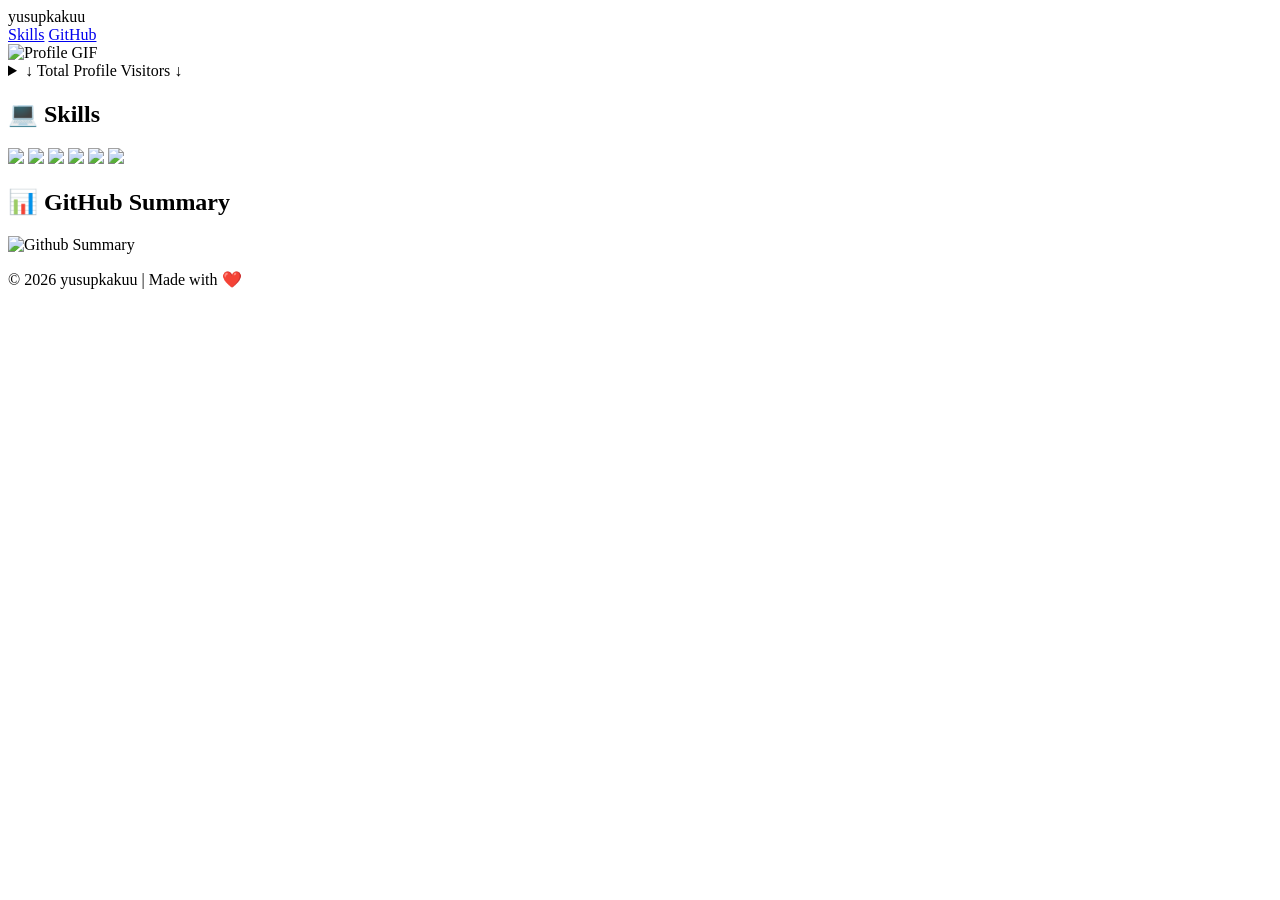
==== index.html @ 4d0437cc "Update index.html" ====
<!DOCTYPE html>
<html lang="en" data-theme="dark">
<head>
  <meta charset="UTF-8" />
  <meta name="viewport" content="width=device-width, initial-scale=1.0"/>
  <title>yusupkakuu - Profile</title>

  <!-- Tailwind + DaisyUI CDN -->
  <link href="https://cdn.jsdelivr.net/npm/daisyui@4.12.14/dist/full.min.css" rel="stylesheet" />
  <script src="https://cdn.tailwindcss.com"></script>
</head>

<body class="bg-base-200 text-base-content min-h-screen flex flex-col">

  <!-- Navbar -->
  <div class="navbar bg-base-300 shadow-md sticky top-0 z-50">
    <div class="flex-1">
      <a class="btn btn-ghost normal-case text-xl">yusupkakuu</a>
    </div>
    <div class="flex-none">
      <a href="#skills" class="btn btn-sm btn-primary mx-1">Skills</a>
      <a href="#github" class="btn btn-sm btn-secondary mx-1">GitHub</a>
    </div>
  </div>

  <!-- Main Content -->
  <main class="container mx-auto px-4 flex-grow">

    <!-- Header GIF -->
    <section class="flex justify-center py-8">
      <img 
        src="https://i.pinimg.com/originals/97/41/f0/9741f0c6151635b29300e6f7656e1644.gif"
        alt="Profile GIF" 
        class="rounded-2xl shadow-xl max-w-full"
      />
    </section>

    <!-- Visitor Counter -->
    <section class="my-8 flex justify-center">
      <div class="card bg-base-300 shadow-xl p-6">
        <details class="collapse collapse-arrow">
          <summary class="collapse-title font-bold text-primary text-lg">
            ↓ Total Profile Visitors ↓
          </summary>
          <div class="collapse-content flex justify-center py-4">
            <a href="https://www.instagram.com/yusupk._">
              <img 
                alt="Cute Count"
                src="https://count.getloli.com/get/@itsukashidouu?theme=rule34"
              />
            </a>
          </div>
        </details>
      </div>
    </section>

    <!-- Skills -->
    <section id="skills" class="my-8">
      <h2 class="text-2xl font-bold mb-4 text-center text-primary">💻 Skills</h2>
      <div class="flex flex-wrap justify-center gap-4">
        <img src="https://img.shields.io/badge/html-%23E34F26.svg?style=for-the-badge&logo=html5&logoColor=white" class="rounded-lg shadow"/>
        <img src="https://img.shields.io/badge/css-%231572B6.svg?style=for-the-badge&logo=css3&logoColor=white" class="rounded-lg shadow"/>
        <img src="https://img.shields.io/badge/TypeScript-%233178C6.svg?style=for-the-badge&logo=typescript&logoColor=white" class="rounded-lg shadow"/>
        <img src="https://img.shields.io/badge/node.js-%2343853D.svg?style=for-the-badge&logo=node.js&logoColor=white" class="rounded-lg shadow"/>
        <img src="https://img.shields.io/badge/javascript-%23323330.svg?style=for-the-badge&logo=javascript&logoColor=%23F7DF1E" class="rounded-lg shadow"/>
        <img src="https://img.shields.io/badge/git-%23F05033.svg?style=for-the-badge&logo=git&logoColor=white" class="rounded-lg shadow"/>
      </div>
    </section>

    <!-- GitHub Summary -->
    <section id="github" class="my-8">
      <h2 class="text-2xl font-bold mb-4 text-center text-secondary">📊 GitHub Summary</h2>
      <div class="flex justify-center">
        <img
          src="http://github-profile-summary-cards.vercel.app/api/cards/profile-details?username=itsukashidouu&theme=nightowl"
          alt="Github Summary"
          class="rounded-lg shadow-lg w-full max-w-4xl"
        />
      </div>
    </section>

  </main>

  <!-- Footer -->
  <footer class="footer footer-center p-6 bg-base-300 text-base-content mt-10">
    <aside>
      <p>© 2026 yusupkakuu | Made with ❤️</p>
    </aside>
  </footer>

</body>
</html>
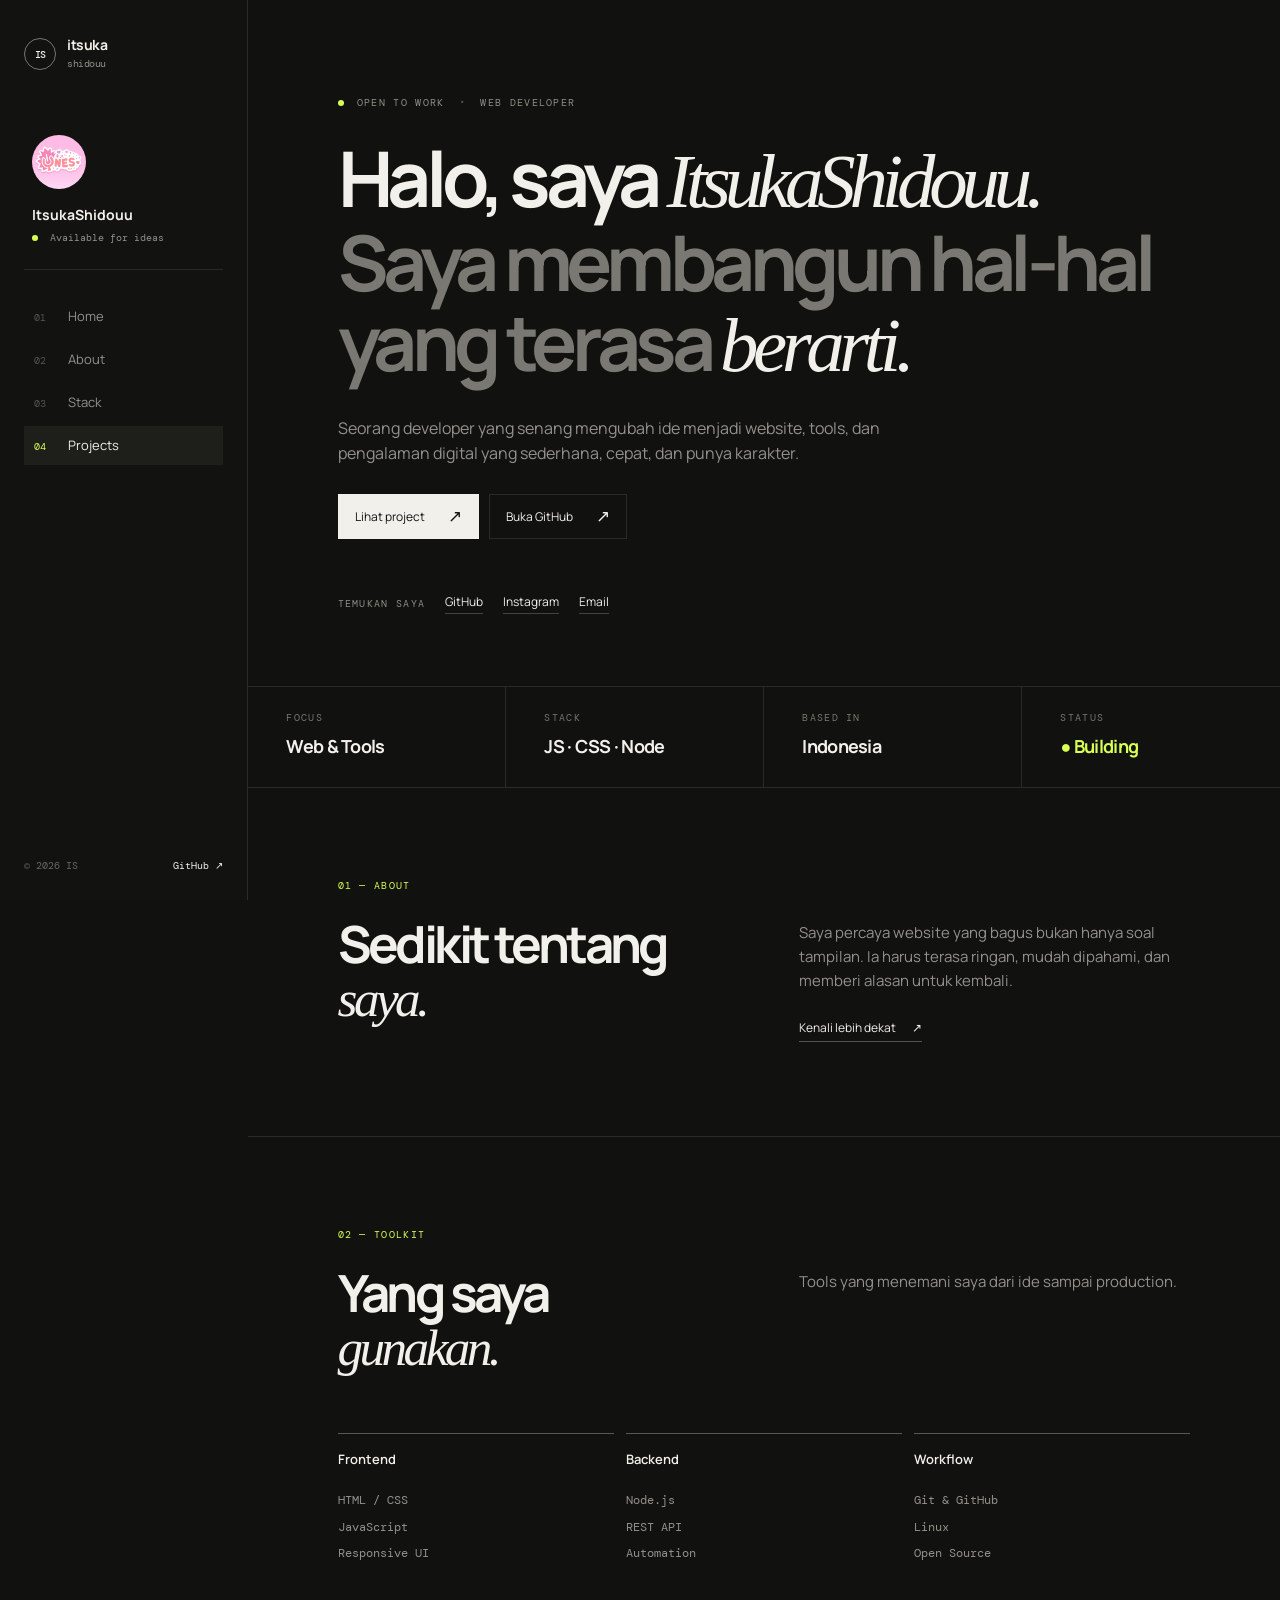
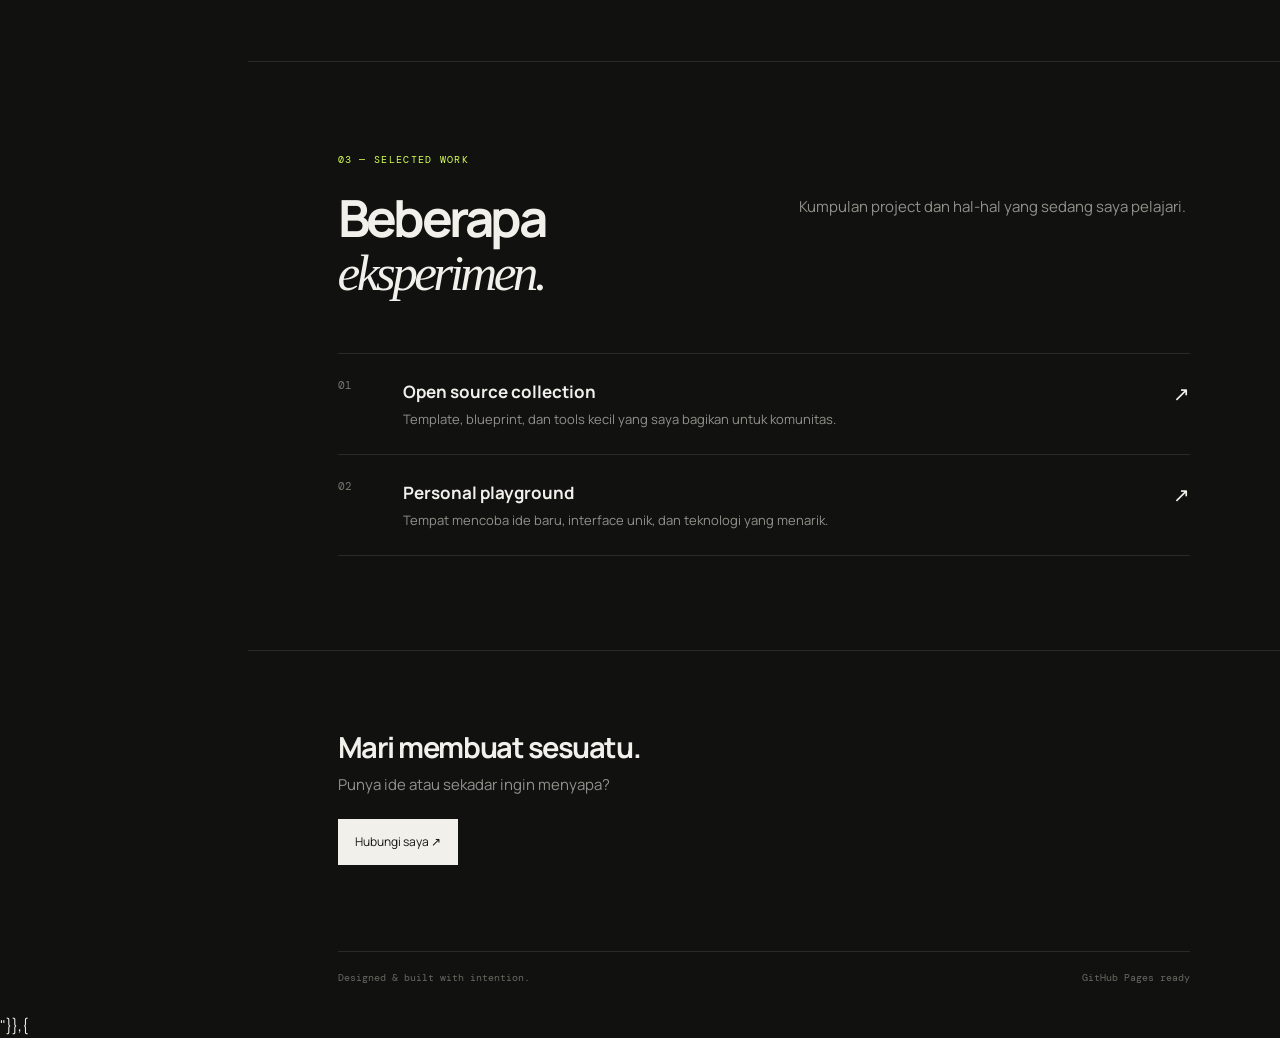
==== commit 58f994f8: "Redesign static portfolio for GitHub Pages" ====
--- a/index.html
+++ b/index.html
@@ -1,92 +1,63 @@
-<!DOCTYPE html>
-<html lang="en" data-theme="dark">
+<!doctype html>
+<html lang="id" data-theme="dark">
 <head>
-  <meta charset="UTF-8" />
-  <meta name="viewport" content="width=device-width, initial-scale=1.0"/>
-  <title>yusupkakuu - Profile</title>
+  <meta charset="UTF-8">
+  <meta name="viewport" content="width=device-width, initial-scale=1.0">
+  <meta name="description" content="Portfolio pribadi ItsukaShidouu — web developer, builder, dan open-source enthusiast.">
+  <meta name="theme-color" content="#11110f">
+  <title>ItsukaShidouu — Personal Portfolio</title>
+  <link rel="preconnect" href="https://fonts.googleapis.com">
+  <link rel="preconnect" href="https://fonts.gstatic.com" crossorigin>
+  <link href="https://fonts.googleapis.com/css2?family=DM+Mono:wght@400;500&family=Manrope:wght@400;500;600;700;800&display=swap" rel="stylesheet">
+  <link rel="stylesheet" href="global.css">
+</head>
+<body>
+  <div class="site-shell">
+    <aside class="sidebar" aria-label="Navigasi utama">
+      <a class="brand" href="#home" aria-label="Kembali ke beranda">
+        <span class="brand-mark">IS</span>
+        <span><strong>itsuka</strong><small>shidouu</small></span>
+      </a>
+      <div class="profile-card">
+        <div class="avatar-wrap"><img src="logo.png" alt="Foto profil ItsukaShidouu"></div>
+        <strong>ItsukaShidouu</strong>
+        <span class="status"><i></i> Available for ideas</span>
+      </div>
+      <nav class="nav-links">
+        <a class="active" href="#home"><span>01</span> Home</a>
+        <a href="#about"><span>02</span> About</a>
+        <a href="#stack"><span>03</span> Stack</a>
+        <a href="#projects"><span>04</span> Projects</a>
+      </nav>
+      <div class="sidebar-footer"><span>© <span id="year"></span> IS</span><a href="https://github.com/itsukashidouu" target="_blank" rel="noreferrer">GitHub ↗</a></div>
+    </aside>
 
-  <!-- Tailwind + DaisyUI CDN -->
-  <link href="https://cdn.jsdelivr.net/npm/daisyui@4.12.14/dist/full.min.css" rel="stylesheet" />
-  <script src="https://cdn.tailwindcss.com"></script>
-</head>
+    <main class="content" id="home">
+      <header class="mobile-header">
+        <a class="brand" href="#home"><span class="brand-mark">IS</span><span><strong>itsuka</strong><small>shidouu</small></span></a>
+        <button class="menu-toggle" type="button" aria-label="Buka navigasi" aria-expanded="false">Menu</button>
+      </header>
+      <div class="mobile-nav" hidden><a href="#home">Home</a><a href="#about">About</a><a href="#stack">Stack</a><a href="#projects">Projects</a></div>
 
-<body class="bg-base-200 text-base-content min-h-screen flex flex-col">
+      <section class="hero section-pad">
+        <div class="eyebrow"><span class="pulse-dot"></span> OPEN TO WORK <b>·</b> WEB DEVELOPER</div>
+        <h1>Halo, saya <em>ItsukaShidouu.</em><br><span>Saya membangun hal-hal<br>yang terasa <i>berarti.</i></span></h1>
+        <p class="hero-copy">Seorang developer yang senang mengubah ide menjadi website, tools, dan pengalaman digital yang sederhana, cepat, dan punya karakter.</p>
+        <div class="hero-actions"><a class="button button-primary" href="#projects">Lihat project <span>↗</span></a><a class="button button-ghost" href="https://github.com/itsukashidouu" target="_blank" rel="noreferrer">Buka GitHub <span>↗</span></a></div>
+        <div class="social-row"><span class="label">TEMUKAN SAYA</span><a href="https://github.com/itsukashidouu" target="_blank" rel="noreferrer">GitHub</a><a href="https://www.instagram.com/yusupk._" target="_blank" rel="noreferrer">Instagram</a><a href="mailto:hello@itsuka.dev">Email</a></div>
+      </section>
 
-  <!-- Navbar -->
-  <div class="navbar bg-base-300 shadow-md sticky top-0 z-50">
-    <div class="flex-1">
-      <a class="btn btn-ghost normal-case text-xl">yusupkakuu</a>
-    </div>
-    <div class="flex-none">
-      <a href="#skills" class="btn btn-sm btn-primary mx-1">Skills</a>
-      <a href="#github" class="btn btn-sm btn-secondary mx-1">GitHub</a>
-    </div>
+      <section class="quick-facts" aria-label="Ringkasan profil"><div><small>FOCUS</small><strong>Web &amp; Tools</strong></div><div><small>STACK</small><strong>JS · CSS · Node</strong></div><div><small>BASED IN</small><strong>Indonesia</strong></div><div><small>STATUS</small><strong class="green-text">● Building</strong></div></section>
+
+      <section class="section-pad content-section" id="about"><div class="section-label">01 — ABOUT</div><div class="section-heading"><h2>Sedikit tentang<br><em>saya.</em></h2><div><p>Saya percaya website yang bagus bukan hanya soal tampilan. Ia harus terasa ringan, mudah dipahami, dan memberi alasan untuk kembali.</p><a class="text-link" href="https://github.com/itsukashidouu" target="_blank" rel="noreferrer">Kenali lebih dekat <span>↗</span></a></div></div></section>
+
+      <section class="section-pad content-section" id="stack"><div class="section-label">02 — TOOLKIT</div><div class="section-heading"><h2>Yang saya<br><em>gunakan.</em></h2><p class="muted">Tools yang menemani saya dari ide sampai production.</p></div><div class="stack-grid"><div><h3>Frontend</h3><ul><li>HTML / CSS</li><li>JavaScript</li><li>Responsive UI</li></ul></div><div><h3>Backend</h3><ul><li>Node.js</li><li>REST API</li><li>Automation</li></ul></div><div><h3>Workflow</h3><ul><li>Git &amp; GitHub</li><li>Linux</li><li>Open Source</li></ul></div></div></section>
+
+      <section class="section-pad content-section projects-section" id="projects"><div class="section-label">03 — SELECTED WORK</div><div class="section-heading"><h2>Beberapa<br><em>eksperimen.</em></h2><p class="muted">Kumpulan project dan hal-hal yang sedang saya pelajari.</p></div><div class="project-list"><a class="project-card" href="https://github.com/itsukashidouu" target="_blank" rel="noreferrer"><span class="project-number">01</span><div><h3>Open source collection</h3><p>Template, blueprint, dan tools kecil yang saya bagikan untuk komunitas.</p></div><span class="project-arrow">↗</span></a><a class="project-card" href="https://github.com/itsukashidouu" target="_blank" rel="noreferrer"><span class="project-number">02</span><div><h3>Personal playground</h3><p>Tempat mencoba ide baru, interface unik, dan teknologi yang menarik.</p></div><span class="project-arrow">↗</span></a></div></section>
+
+      <footer class="footer section-pad"><div><strong>Mari membuat sesuatu.</strong><p>Punya ide atau sekadar ingin menyapa?</p></div><a class="button button-primary" href="mailto:hello@itsuka.dev">Hubungi saya ↗</a><div class="footer-bottom"><span>Designed &amp; built with intention.</span><span>GitHub Pages ready</span></div></footer>
+    </main>
   </div>
-
-  <!-- Main Content -->
-  <main class="container mx-auto px-4 flex-grow">
-
-    <!-- Header GIF -->
-    <section class="flex justify-center py-8">
-      <img 
-        src="https://i.pinimg.com/originals/97/41/f0/9741f0c6151635b29300e6f7656e1644.gif"
-        alt="Profile GIF" 
-        class="rounded-2xl shadow-xl max-w-full"
-      />
-    </section>
-
-    <!-- Visitor Counter -->
-    <section class="my-8 flex justify-center">
-      <div class="card bg-base-300 shadow-xl p-6">
-        <details class="collapse collapse-arrow">
-          <summary class="collapse-title font-bold text-primary text-lg">
-            ↓ Total Profile Visitors ↓
-          </summary>
-          <div class="collapse-content flex justify-center py-4">
-            <a href="https://www.instagram.com/yusupk._">
-              <img 
-                alt="Cute Count"
-                src="https://count.getloli.com/get/@itsukashidouu?theme=rule34"
-              />
-            </a>
-          </div>
-        </details>
-      </div>
-    </section>
-
-    <!-- Skills -->
-    <section id="skills" class="my-8">
-      <h2 class="text-2xl font-bold mb-4 text-center text-primary">💻 Skills</h2>
-      <div class="flex flex-wrap justify-center gap-4">
-        <img src="https://img.shields.io/badge/html-%23E34F26.svg?style=for-the-badge&logo=html5&logoColor=white" class="rounded-lg shadow"/>
-        <img src="https://img.shields.io/badge/css-%231572B6.svg?style=for-the-badge&logo=css3&logoColor=white" class="rounded-lg shadow"/>
-        <img src="https://img.shields.io/badge/TypeScript-%233178C6.svg?style=for-the-badge&logo=typescript&logoColor=white" class="rounded-lg shadow"/>
-        <img src="https://img.shields.io/badge/node.js-%2343853D.svg?style=for-the-badge&logo=node.js&logoColor=white" class="rounded-lg shadow"/>
-        <img src="https://img.shields.io/badge/javascript-%23323330.svg?style=for-the-badge&logo=javascript&logoColor=%23F7DF1E" class="rounded-lg shadow"/>
-        <img src="https://img.shields.io/badge/git-%23F05033.svg?style=for-the-badge&logo=git&logoColor=white" class="rounded-lg shadow"/>
-      </div>
-    </section>
-
-    <!-- GitHub Summary -->
-    <section id="github" class="my-8">
-      <h2 class="text-2xl font-bold mb-4 text-center text-secondary">📊 GitHub Summary</h2>
-      <div class="flex justify-center">
-        <img
-          src="http://github-profile-summary-cards.vercel.app/api/cards/profile-details?username=itsukashidouu&theme=nightowl"
-          alt="Github Summary"
-          class="rounded-lg shadow-lg w-full max-w-4xl"
-        />
-      </div>
-    </section>
-
-  </main>
-
-  <!-- Footer -->
-  <footer class="footer footer-center p-6 bg-base-300 text-base-content mt-10">
-    <aside>
-      <p>© 2026 yusupkakuu | Made with ❤️</p>
-    </aside>
-  </footer>
-
+  <script src="script.js"></script>
 </body>
-</html>
+</html>"}},{
--- a/global.css
+++ b/global.css
@@ -0,0 +1 @@
+:root{--bg:#11110f;--panel:#171714;--line:#2a2a26;--text:#f1f0eb;--muted:#92918b;--accent:#d7ff56;--serif:Georgia,'Times New Roman',serif;--mono:'DM Mono',monospace}*{box-sizing:border-box}html{scroll-behavior:smooth}body{margin:0;background:var(--bg);color:var(--text);font-family:Manrope,Arial,sans-serif;font-size:15px;line-height:1.6}a{color:inherit;text-decoration:none}.site-shell{display:flex;min-height:100vh}.sidebar{width:248px;position:fixed;inset:0 auto 0 0;border-right:1px solid var(--line);padding:38px 24px 28px;display:flex;flex-direction:column;background:#121210;z-index:5}.brand{display:flex;align-items:center;gap:11px;letter-spacing:-.03em}.brand-mark{width:32px;height:32px;border:1px solid #77776f;border-radius:50%;display:grid;place-items:center;font:500 10px var(--mono);letter-spacing:-.1em}.brand strong,.brand small{display:block;line-height:1.05}.brand strong{font-size:14px}.brand small{color:var(--muted);font:10px var(--mono);margin-top:4px}.profile-card{margin-top:65px;padding:0 8px 25px;border-bottom:1px solid var(--line)}.avatar-wrap{width:54px;height:54px;border-radius:50%;overflow:hidden;background:#282823;margin-bottom:15px}.avatar-wrap img{width:100%;height:100%;object-fit:cover}.profile-card strong{display:block;font-size:14px}.status{color:var(--muted);display:block;font:10px var(--mono);margin-top:5px}.status i,.pulse-dot{display:inline-block;width:6px;height:6px;background:var(--accent);border-radius:50%;margin-right:6px}.nav-links{display:flex;flex-direction:column;gap:4px;margin-top:27px}.nav-links a{padding:9px 10px;color:var(--muted);font-size:13px;transition:.2s}.nav-links a span{font:10px var(--mono);display:inline-block;width:31px;color:#55554f}.nav-links a:hover,.nav-links a.active{color:var(--text);background:#1e1e1b}.nav-links a.active span{color:var(--accent)}.sidebar-footer{margin-top:auto;display:flex;justify-content:space-between;font:10px var(--mono);color:#686862}.sidebar-footer a{color:var(--text)}.content{margin-left:248px;width:calc(100% - 248px);max-width:1320px}.section-pad{padding-left:clamp(30px,7vw,120px);padding-right:clamp(30px,7vw,120px)}.hero{min-height:570px;padding-top:96px;padding-bottom:72px;border-bottom:1px solid var(--line)}.eyebrow,.section-label,.social-row .label{font:10px var(--mono);letter-spacing:.13em;color:#8e8e86}.eyebrow{margin-bottom:29px}.eyebrow b{color:#55554f;padding:0 7px}.hero h1{font-size:clamp(44px,6vw,82px);line-height:1.04;letter-spacing:-.07em;margin:0;max-width:920px;font-weight:700}.hero h1 em{font-family:var(--serif);font-weight:400;letter-spacing:-.08em}.hero h1 span{color:#797872}.hero h1 i{color:var(--text);font-family:var(--serif);font-weight:400}.hero-copy{max-width:570px;color:var(--muted);font-size:16px;margin:30px 0 27px}.hero-actions{display:flex;gap:10px;flex-wrap:wrap}.button{display:inline-flex;align-items:center;gap:23px;padding:12px 16px;font-size:12px;border:1px solid var(--line);transition:.2s}.button span{font-size:17px;line-height:0}.button-primary{background:var(--text);color:#141412;border-color:var(--text)}.button-primary:hover{background:var(--accent);border-color:var(--accent)}.button-ghost:hover{border-color:#77776f}.social-row{display:flex;align-items:center;gap:20px;margin-top:53px;font-size:12px}.social-row a{border-bottom:1px solid #44443e;padding-bottom:2px}.social-row a:hover{color:var(--accent);border-color:var(--accent)}.quick-facts{display:grid;grid-template-columns:repeat(4,1fr);border-bottom:1px solid var(--line)}.quick-facts div{padding:24px 16px 26px clamp(20px,3vw,45px);border-right:1px solid var(--line)}.quick-facts div:last-child{border:0}.quick-facts small{display:block;color:#77776f;font:10px var(--mono);letter-spacing:.13em;margin-bottom:8px}.quick-facts strong{font-size:18px;letter-spacing:-.04em}.green-text{color:var(--accent)}.content-section{padding-top:91px;padding-bottom:94px;border-bottom:1px solid var(--line)}.section-label{color:var(--accent);margin-bottom:25px}.section-heading{display:grid;grid-template-columns:1fr 1fr;gap:70px;align-items:start}.section-heading h2{font-size:clamp(37px,4vw,58px);line-height:1.04;letter-spacing:-.07em;margin:0}.section-heading h2 em{font-family:var(--serif);font-weight:400}.section-heading p{max-width:460px;color:var(--muted);margin:4px 0 0;font-size:15px}.text-link{display:inline-flex;gap:16px;border-bottom:1px solid #55554f;padding-bottom:4px;margin-top:25px;font-size:12px}.text-link:hover{color:var(--accent);border-color:var(--accent)}.muted{color:var(--muted);font-size:13px}.stack-grid{display:grid;grid-template-columns:repeat(3,1fr);gap:12px;margin-top:58px}.stack-grid>div{border-top:1px solid #585850;padding-top:15px}.stack-grid h3{font-size:13px;font-weight:600;margin:0 0 18px}.stack-grid ul{list-style:none;padding:0;margin:0;color:var(--muted);font:12px var(--mono);line-height:2.2}.project-list{margin-top:54px}.project-card{display:grid;grid-template-columns:55px 1fr 30px;gap:10px;align-items:start;border-top:1px solid var(--line);padding:24px 0;transition:.2s}.project-card:last-child{border-bottom:1px solid var(--line)}.project-card:hover{padding-left:10px;color:var(--accent)}.project-number{font:11px var(--mono);color:#76766e}.project-card h3{font-size:17px;margin:0 0 4px}.project-card p{color:var(--muted);margin:0;font-size:13px}.project-arrow{font-size:20px;text-align:right}.footer{padding-top:73px;padding-bottom:30px}.footer strong{font-size:29px;letter-spacing:-.05em}.footer p{color:var(--muted);margin:3px 0 22px}.footer-bottom{display:flex;justify-content:space-between;border-top:1px solid var(--line);padding-top:19px;margin-top:86px;color:#686862;font:10px var(--mono)}.mobile-header,.mobile-nav{display:none}@media(max-width:800px){.sidebar{display:none}.content{margin-left:0;width:100%}.mobile-header{display:flex;align-items:center;justify-content:space-between;padding:22px 24px;border-bottom:1px solid var(--line)}.menu-toggle{border:1px solid var(--line);background:none;color:var(--text);padding:8px 12px;font:11px var(--mono)}.mobile-nav{padding:12px 24px;border-bottom:1px solid var(--line);background:var(--panel)}.mobile-nav a{display:block;padding:8px 0;font-size:13px;color:var(--muted)}.mobile-nav[hidden]{display:none}.hero{min-height:auto;padding-top:70px}.hero h1{font-size:clamp(41px,11vw,68px)}.quick-facts{grid-template-columns:repeat(2,1fr)}.quick-facts div:nth-child(2){border-right:0}.quick-facts div:nth-child(-n+2){border-bottom:1px solid var(--line)}.section-heading{grid-template-columns:1fr;gap:22px}.stack-grid{grid-template-columns:1fr 1fr;gap:28px}.stack-grid>div:last-child{grid-column:span 2}.footer-bottom{gap:15px;flex-direction:column}.social-row{gap:14px;flex-wrap:wrap;margin-top:42px}}@media(max-width:430px){.section-pad{padding-left:22px;padding-right:22px}.hero{padding-top:55px}.hero-copy{font-size:14px}.quick-facts div{padding-left:18px}.quick-facts strong{font-size:15px}.project-card{grid-template-columns:35px 1fr 20px}.content-section{padding-top:65px;padding-bottom:68px}}
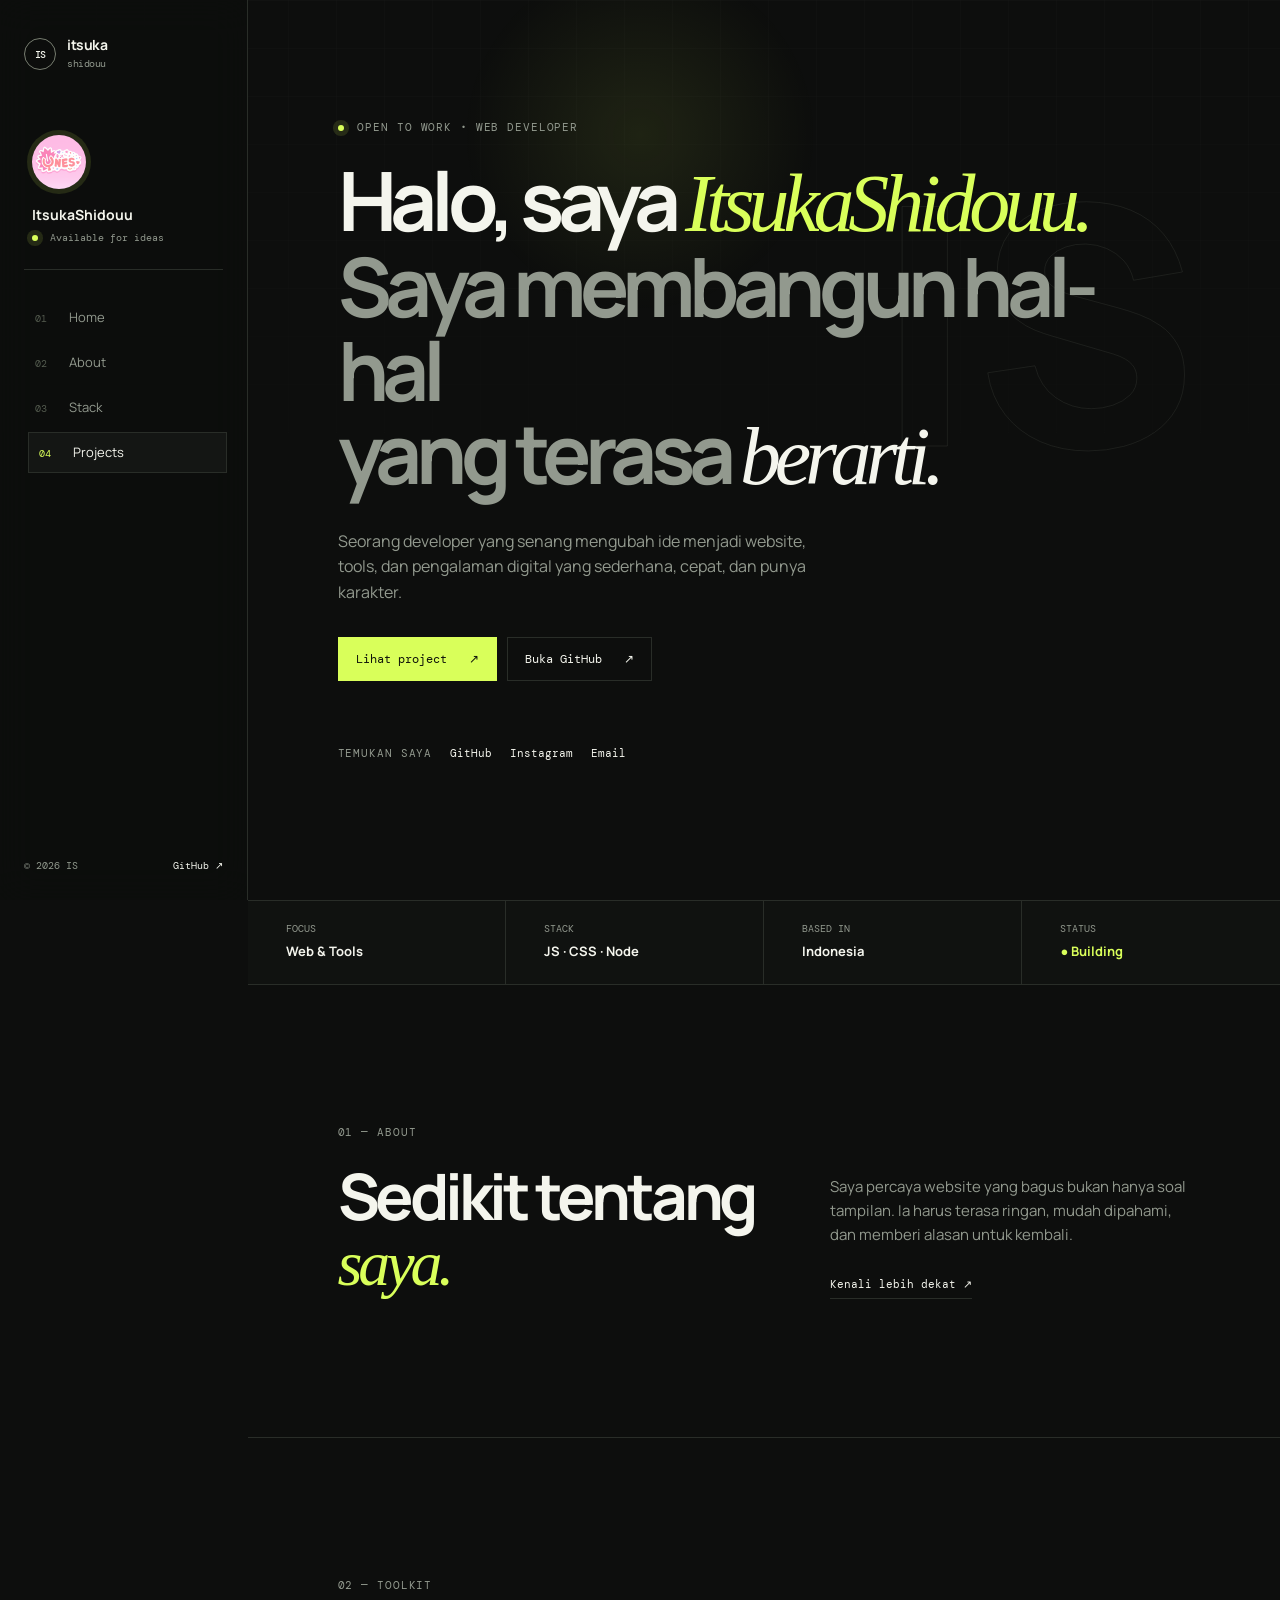
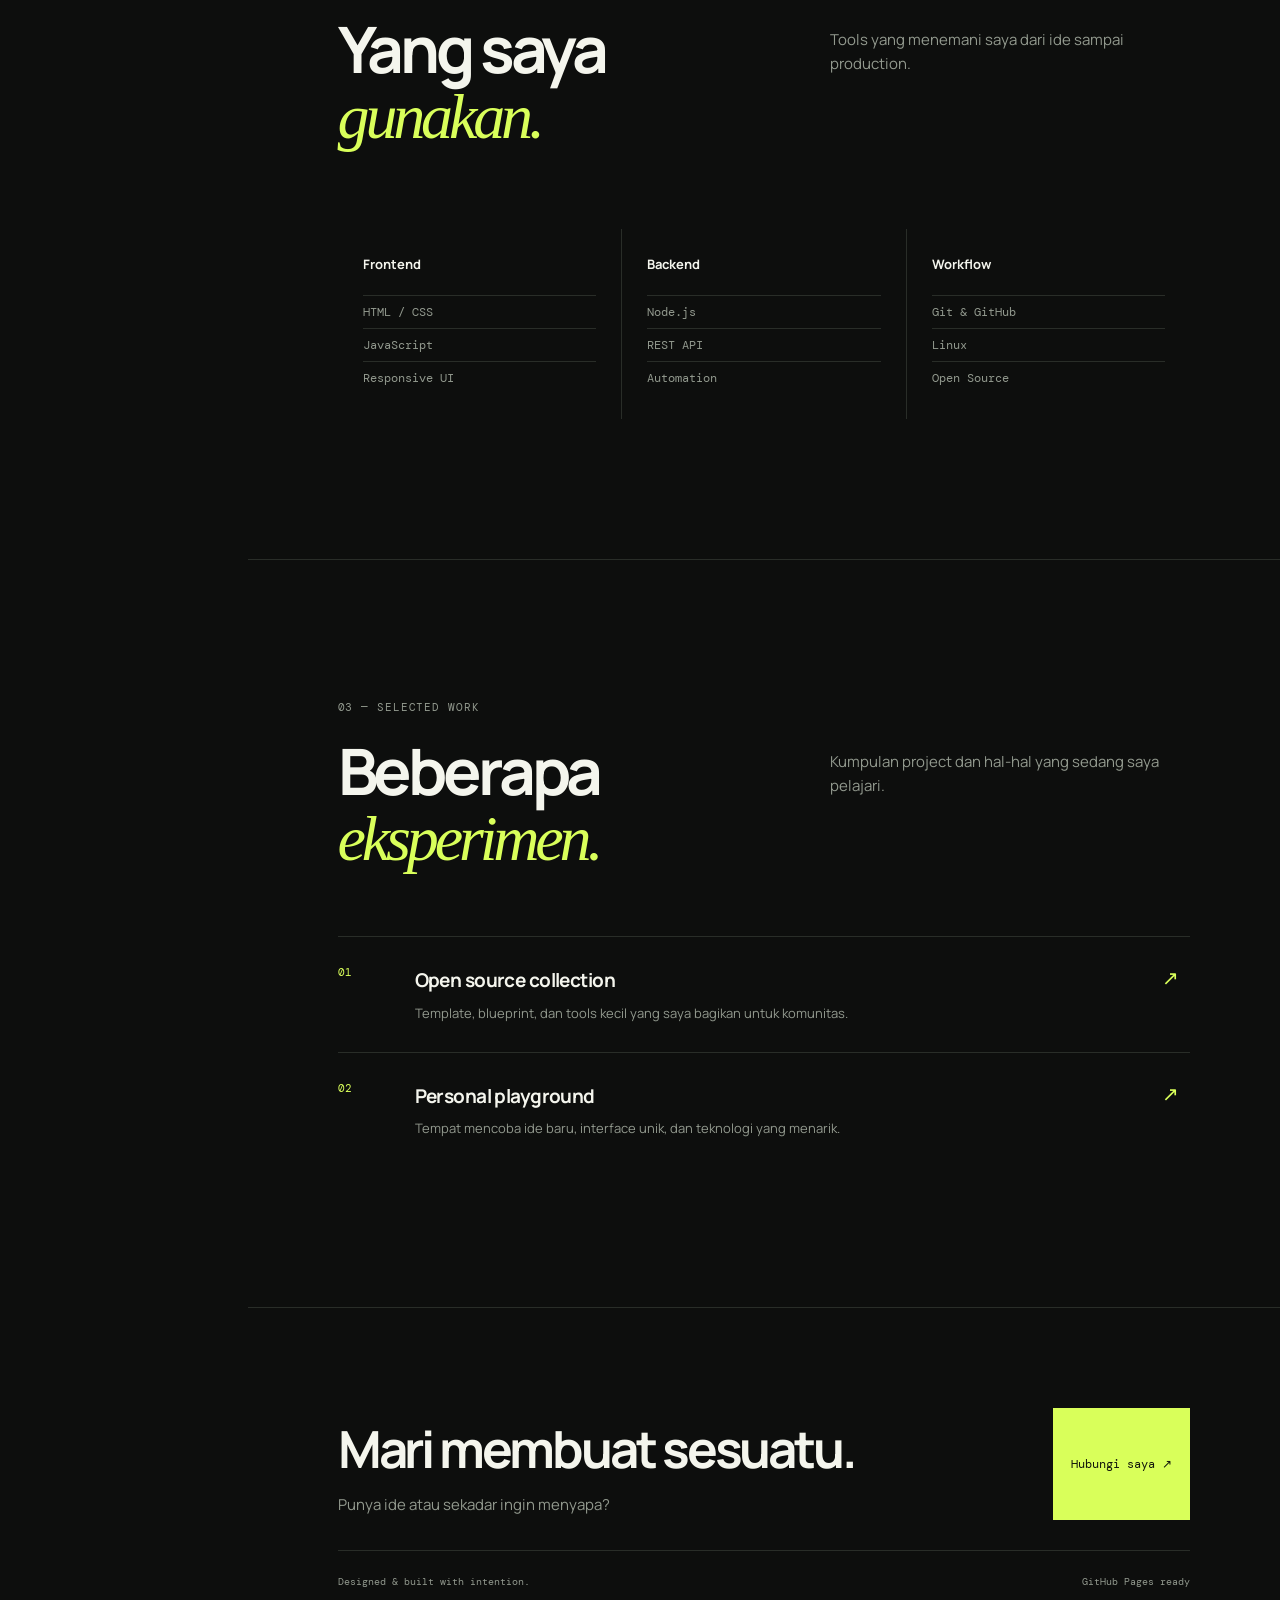
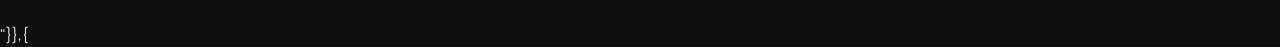
==== commit 5ae3a73a: "Enhance portfolio interactions and responsive design" ====
--- a/index.html
+++ b/index.html
@@ -12,6 +12,8 @@
   <link rel="stylesheet" href="global.css">
 </head>
 <body>
+  <div class="cursor-glow" aria-hidden="true"></div>
+  <div class="scroll-progress" aria-hidden="true"></div>
   <div class="site-shell">
     <aside class="sidebar" aria-label="Navigasi utama">
       <a class="brand" href="#home" aria-label="Kembali ke beranda">
@@ -35,11 +37,11 @@
     <main class="content" id="home">
       <header class="mobile-header">
         <a class="brand" href="#home"><span class="brand-mark">IS</span><span><strong>itsuka</strong><small>shidouu</small></span></a>
-        <button class="menu-toggle" type="button" aria-label="Buka navigasi" aria-expanded="false">Menu</button>
+        <div class="mobile-controls"><button class="theme-toggle" type="button" aria-label="Aktifkan mode terang">☼</button><button class="menu-toggle" type="button" aria-label="Buka navigasi" aria-expanded="false">Menu</button></div>
       </header>
       <div class="mobile-nav" hidden><a href="#home">Home</a><a href="#about">About</a><a href="#stack">Stack</a><a href="#projects">Projects</a></div>
 
-      <section class="hero section-pad">
+      <section class="hero section-pad reveal">
         <div class="eyebrow"><span class="pulse-dot"></span> OPEN TO WORK <b>·</b> WEB DEVELOPER</div>
         <h1>Halo, saya <em>ItsukaShidouu.</em><br><span>Saya membangun hal-hal<br>yang terasa <i>berarti.</i></span></h1>
         <p class="hero-copy">Seorang developer yang senang mengubah ide menjadi website, tools, dan pengalaman digital yang sederhana, cepat, dan punya karakter.</p>
@@ -49,9 +51,9 @@
 
       <section class="quick-facts" aria-label="Ringkasan profil"><div><small>FOCUS</small><strong>Web &amp; Tools</strong></div><div><small>STACK</small><strong>JS · CSS · Node</strong></div><div><small>BASED IN</small><strong>Indonesia</strong></div><div><small>STATUS</small><strong class="green-text">● Building</strong></div></section>
 
-      <section class="section-pad content-section" id="about"><div class="section-label">01 — ABOUT</div><div class="section-heading"><h2>Sedikit tentang<br><em>saya.</em></h2><div><p>Saya percaya website yang bagus bukan hanya soal tampilan. Ia harus terasa ringan, mudah dipahami, dan memberi alasan untuk kembali.</p><a class="text-link" href="https://github.com/itsukashidouu" target="_blank" rel="noreferrer">Kenali lebih dekat <span>↗</span></a></div></div></section>
+      <section class="section-pad content-section reveal" id="about"><div class="section-label">01 — ABOUT</div><div class="section-heading"><h2>Sedikit tentang<br><em>saya.</em></h2><div><p>Saya percaya website yang bagus bukan hanya soal tampilan. Ia harus terasa ringan, mudah dipahami, dan memberi alasan untuk kembali.</p><a class="text-link" href="https://github.com/itsukashidouu" target="_blank" rel="noreferrer">Kenali lebih dekat <span>↗</span></a></div></div></section>
 
-      <section class="section-pad content-section" id="stack"><div class="section-label">02 — TOOLKIT</div><div class="section-heading"><h2>Yang saya<br><em>gunakan.</em></h2><p class="muted">Tools yang menemani saya dari ide sampai production.</p></div><div class="stack-grid"><div><h3>Frontend</h3><ul><li>HTML / CSS</li><li>JavaScript</li><li>Responsive UI</li></ul></div><div><h3>Backend</h3><ul><li>Node.js</li><li>REST API</li><li>Automation</li></ul></div><div><h3>Workflow</h3><ul><li>Git &amp; GitHub</li><li>Linux</li><li>Open Source</li></ul></div></div></section>
+      <section class="section-pad content-section reveal" id="stack"><div class="section-label">02 — TOOLKIT</div><div class="section-heading"><h2>Yang saya<br><em>gunakan.</em></h2><p class="muted">Tools yang menemani saya dari ide sampai production.</p></div><div class="stack-grid"><div><h3>Frontend</h3><ul><li>HTML / CSS</li><li>JavaScript</li><li>Responsive UI</li></ul></div><div><h3>Backend</h3><ul><li>Node.js</li><li>REST API</li><li>Automation</li></ul></div><div><h3>Workflow</h3><ul><li>Git &amp; GitHub</li><li>Linux</li><li>Open Source</li></ul></div></div></section>
 
       <section class="section-pad content-section projects-section" id="projects"><div class="section-label">03 — SELECTED WORK</div><div class="section-heading"><h2>Beberapa<br><em>eksperimen.</em></h2><p class="muted">Kumpulan project dan hal-hal yang sedang saya pelajari.</p></div><div class="project-list"><a class="project-card" href="https://github.com/itsukashidouu" target="_blank" rel="noreferrer"><span class="project-number">01</span><div><h3>Open source collection</h3><p>Template, blueprint, dan tools kecil yang saya bagikan untuk komunitas.</p></div><span class="project-arrow">↗</span></a><a class="project-card" href="https://github.com/itsukashidouu" target="_blank" rel="noreferrer"><span class="project-number">02</span><div><h3>Personal playground</h3><p>Tempat mencoba ide baru, interface unik, dan teknologi yang menarik.</p></div><span class="project-arrow">↗</span></a></div></section>
 
--- a/global.css
+++ b/global.css
@@ -1 +1 @@
-:root{--bg:#11110f;--panel:#171714;--line:#2a2a26;--text:#f1f0eb;--muted:#92918b;--accent:#d7ff56;--serif:Georgia,'Times New Roman',serif;--mono:'DM Mono',monospace}*{box-sizing:border-box}html{scroll-behavior:smooth}body{margin:0;background:var(--bg);color:var(--text);font-family:Manrope,Arial,sans-serif;font-size:15px;line-height:1.6}a{color:inherit;text-decoration:none}.site-shell{display:flex;min-height:100vh}.sidebar{width:248px;position:fixed;inset:0 auto 0 0;border-right:1px solid var(--line);padding:38px 24px 28px;display:flex;flex-direction:column;background:#121210;z-index:5}.brand{display:flex;align-items:center;gap:11px;letter-spacing:-.03em}.brand-mark{width:32px;height:32px;border:1px solid #77776f;border-radius:50%;display:grid;place-items:center;font:500 10px var(--mono);letter-spacing:-.1em}.brand strong,.brand small{display:block;line-height:1.05}.brand strong{font-size:14px}.brand small{color:var(--muted);font:10px var(--mono);margin-top:4px}.profile-card{margin-top:65px;padding:0 8px 25px;border-bottom:1px solid var(--line)}.avatar-wrap{width:54px;height:54px;border-radius:50%;overflow:hidden;background:#282823;margin-bottom:15px}.avatar-wrap img{width:100%;height:100%;object-fit:cover}.profile-card strong{display:block;font-size:14px}.status{color:var(--muted);display:block;font:10px var(--mono);margin-top:5px}.status i,.pulse-dot{display:inline-block;width:6px;height:6px;background:var(--accent);border-radius:50%;margin-right:6px}.nav-links{display:flex;flex-direction:column;gap:4px;margin-top:27px}.nav-links a{padding:9px 10px;color:var(--muted);font-size:13px;transition:.2s}.nav-links a span{font:10px var(--mono);display:inline-block;width:31px;color:#55554f}.nav-links a:hover,.nav-links a.active{color:var(--text);background:#1e1e1b}.nav-links a.active span{color:var(--accent)}.sidebar-footer{margin-top:auto;display:flex;justify-content:space-between;font:10px var(--mono);color:#686862}.sidebar-footer a{color:var(--text)}.content{margin-left:248px;width:calc(100% - 248px);max-width:1320px}.section-pad{padding-left:clamp(30px,7vw,120px);padding-right:clamp(30px,7vw,120px)}.hero{min-height:570px;padding-top:96px;padding-bottom:72px;border-bottom:1px solid var(--line)}.eyebrow,.section-label,.social-row .label{font:10px var(--mono);letter-spacing:.13em;color:#8e8e86}.eyebrow{margin-bottom:29px}.eyebrow b{color:#55554f;padding:0 7px}.hero h1{font-size:clamp(44px,6vw,82px);line-height:1.04;letter-spacing:-.07em;margin:0;max-width:920px;font-weight:700}.hero h1 em{font-family:var(--serif);font-weight:400;letter-spacing:-.08em}.hero h1 span{color:#797872}.hero h1 i{color:var(--text);font-family:var(--serif);font-weight:400}.hero-copy{max-width:570px;color:var(--muted);font-size:16px;margin:30px 0 27px}.hero-actions{display:flex;gap:10px;flex-wrap:wrap}.button{display:inline-flex;align-items:center;gap:23px;padding:12px 16px;font-size:12px;border:1px solid var(--line);transition:.2s}.button span{font-size:17px;line-height:0}.button-primary{background:var(--text);color:#141412;border-color:var(--text)}.button-primary:hover{background:var(--accent);border-color:var(--accent)}.button-ghost:hover{border-color:#77776f}.social-row{display:flex;align-items:center;gap:20px;margin-top:53px;font-size:12px}.social-row a{border-bottom:1px solid #44443e;padding-bottom:2px}.social-row a:hover{color:var(--accent);border-color:var(--accent)}.quick-facts{display:grid;grid-template-columns:repeat(4,1fr);border-bottom:1px solid var(--line)}.quick-facts div{padding:24px 16px 26px clamp(20px,3vw,45px);border-right:1px solid var(--line)}.quick-facts div:last-child{border:0}.quick-facts small{display:block;color:#77776f;font:10px var(--mono);letter-spacing:.13em;margin-bottom:8px}.quick-facts strong{font-size:18px;letter-spacing:-.04em}.green-text{color:var(--accent)}.content-section{padding-top:91px;padding-bottom:94px;border-bottom:1px solid var(--line)}.section-label{color:var(--accent);margin-bottom:25px}.section-heading{display:grid;grid-template-columns:1fr 1fr;gap:70px;align-items:start}.section-heading h2{font-size:clamp(37px,4vw,58px);line-height:1.04;letter-spacing:-.07em;margin:0}.section-heading h2 em{font-family:var(--serif);font-weight:400}.section-heading p{max-width:460px;color:var(--muted);margin:4px 0 0;font-size:15px}.text-link{display:inline-flex;gap:16px;border-bottom:1px solid #55554f;padding-bottom:4px;margin-top:25px;font-size:12px}.text-link:hover{color:var(--accent);border-color:var(--accent)}.muted{color:var(--muted);font-size:13px}.stack-grid{display:grid;grid-template-columns:repeat(3,1fr);gap:12px;margin-top:58px}.stack-grid>div{border-top:1px solid #585850;padding-top:15px}.stack-grid h3{font-size:13px;font-weight:600;margin:0 0 18px}.stack-grid ul{list-style:none;padding:0;margin:0;color:var(--muted);font:12px var(--mono);line-height:2.2}.project-list{margin-top:54px}.project-card{display:grid;grid-template-columns:55px 1fr 30px;gap:10px;align-items:start;border-top:1px solid var(--line);padding:24px 0;transition:.2s}.project-card:last-child{border-bottom:1px solid var(--line)}.project-card:hover{padding-left:10px;color:var(--accent)}.project-number{font:11px var(--mono);color:#76766e}.project-card h3{font-size:17px;margin:0 0 4px}.project-card p{color:var(--muted);margin:0;font-size:13px}.project-arrow{font-size:20px;text-align:right}.footer{padding-top:73px;padding-bottom:30px}.footer strong{font-size:29px;letter-spacing:-.05em}.footer p{color:var(--muted);margin:3px 0 22px}.footer-bottom{display:flex;justify-content:space-between;border-top:1px solid var(--line);padding-top:19px;margin-top:86px;color:#686862;font:10px var(--mono)}.mobile-header,.mobile-nav{display:none}@media(max-width:800px){.sidebar{display:none}.content{margin-left:0;width:100%}.mobile-header{display:flex;align-items:center;justify-content:space-between;padding:22px 24px;border-bottom:1px solid var(--line)}.menu-toggle{border:1px solid var(--line);background:none;color:var(--text);padding:8px 12px;font:11px var(--mono)}.mobile-nav{padding:12px 24px;border-bottom:1px solid var(--line);background:var(--panel)}.mobile-nav a{display:block;padding:8px 0;font-size:13px;color:var(--muted)}.mobile-nav[hidden]{display:none}.hero{min-height:auto;padding-top:70px}.hero h1{font-size:clamp(41px,11vw,68px)}.quick-facts{grid-template-columns:repeat(2,1fr)}.quick-facts div:nth-child(2){border-right:0}.quick-facts div:nth-child(-n+2){border-bottom:1px solid var(--line)}.section-heading{grid-template-columns:1fr;gap:22px}.stack-grid{grid-template-columns:1fr 1fr;gap:28px}.stack-grid>div:last-child{grid-column:span 2}.footer-bottom{gap:15px;flex-direction:column}.social-row{gap:14px;flex-wrap:wrap;margin-top:42px}}@media(max-width:430px){.section-pad{padding-left:22px;padding-right:22px}.hero{padding-top:55px}.hero-copy{font-size:14px}.quick-facts div{padding-left:18px}.quick-facts strong{font-size:15px}.project-card{grid-template-columns:35px 1fr 20px}.content-section{padding-top:65px;padding-bottom:68px}}
+:root{--bg:#0d0e0d;--panel:#141614;--panel-2:#1a1c19;--line:#292d28;--text:#f4f5ed;--muted:#92998e;--accent:#d9ff5a;--accent-strong:#b8e637;--serif:Georgia,'Times New Roman',serif;--mono:'DM Mono',monospace;--shadow:0 24px 80px rgba(0,0,0,.25)}[data-theme=light]{--bg:#f2f3ed;--panel:#fff;--panel-2:#e7eae1;--line:#d8ddd1;--text:#151713;--muted:#667064;--accent:#557900;--accent-strong:#3d5e00;--shadow:0 24px 80px rgba(38,54,24,.12)}*{box-sizing:border-box}html{scroll-behavior:smooth}body{margin:0;background:var(--bg);color:var(--text);font:15px/1.6 Manrope,Arial,sans-serif;overflow-x:hidden;transition:background .4s,color .4s}body:before{content:'';position:fixed;inset:0;pointer-events:none;opacity:.035;background-image:linear-gradient(rgba(255,255,255,.5) 1px,transparent 1px),linear-gradient(90deg,rgba(255,255,255,.5) 1px,transparent 1px);background-size:48px 48px;mask-image:linear-gradient(to bottom,#000,transparent 80%);z-index:-1}a{color:inherit;text-decoration:none}.cursor-glow{position:fixed;left:var(--mx,50%);top:var(--my,15%);width:380px;height:380px;transform:translate(-50%,-50%);background:radial-gradient(circle,rgba(217,255,90,.09),transparent 66%);pointer-events:none;z-index:-1;transition:left .25s ease-out,top .25s ease-out}.scroll-progress{position:fixed;top:0;left:0;width:0;height:3px;background:var(--accent);z-index:20;box-shadow:0 0 16px var(--accent)}.site-shell{display:flex;min-height:100vh}.sidebar{width:248px;position:fixed;inset:0 auto 0 0;border-right:1px solid var(--line);padding:38px 24px 28px;display:flex;flex-direction:column;background:color-mix(in srgb,var(--bg) 92%,transparent);backdrop-filter:blur(18px);z-index:5}.brand{display:flex;align-items:center;gap:11px;letter-spacing:-.03em}.brand-mark{width:32px;height:32px;border:1px solid #777d70;border-radius:50%;display:grid;place-items:center;font:500 10px var(--mono);letter-spacing:-.1em;transition:.3s}.brand:hover .brand-mark{background:var(--accent);color:#10120c;border-color:var(--accent);transform:rotate(12deg)}.brand strong,.brand small{display:block;line-height:1.05}.brand strong{font-size:14px}.brand small{color:var(--muted);font:10px var(--mono);margin-top:4px}.profile-card{margin-top:65px;padding:0 8px 25px;border-bottom:1px solid var(--line)}.avatar-wrap{width:54px;height:54px;border-radius:50%;overflow:hidden;background:var(--panel-2);margin-bottom:15px;box-shadow:0 0 0 5px color-mix(in srgb,var(--accent) 12%,transparent);transition:.3s}.profile-card:hover .avatar-wrap{transform:translateY(-4px) rotate(-4deg);box-shadow:0 0 0 8px color-mix(in srgb,var(--accent) 18%,transparent)}.avatar-wrap img{width:100%;height:100%;object-fit:cover}.profile-card strong{display:block;font-size:14px}.status{color:var(--muted);display:block;font:10px var(--mono);margin-top:5px}.status i,.pulse-dot{display:inline-block;width:6px;height:6px;background:var(--accent);border-radius:50%;margin-right:6px;box-shadow:0 0 0 5px color-mix(in srgb,var(--accent) 12%,transparent);animation:blink 2s infinite}.nav-links{display:flex;flex-direction:column;gap:4px;margin-top:27px}.nav-links a{padding:9px 10px;color:var(--muted);font-size:13px;transition:.25s;border:1px solid transparent}.nav-links a span{font:10px var(--mono);display:inline-block;width:31px;color:#555c50}.nav-links a:hover,.nav-links a.active{color:var(--text);background:var(--panel);border-color:var(--line);transform:translateX(4px)}.nav-links a.active span{color:var(--accent)}.sidebar-footer{margin-top:auto;display:flex;justify-content:space-between;font:10px var(--mono);color:var(--muted)}.sidebar-footer a{color:var(--text)}.content{margin-left:248px;width:calc(100% - 248px)}.mobile-header,.mobile-nav{display:none}.section-pad{padding:0 clamp(28px,7vw,112px)}.hero{min-height:100vh;display:flex;flex-direction:column;justify-content:center;padding-top:70px;padding-bottom:90px;position:relative}.hero:after{content:'IS';position:absolute;right:8%;top:17%;font:800 clamp(180px,26vw,380px)/1 Manrope;color:transparent;-webkit-text-stroke:1px color-mix(in srgb,var(--muted) 12%,transparent);pointer-events:none;z-index:-1}.eyebrow,.section-label,.label{font:11px var(--mono);letter-spacing:.08em;color:var(--muted)}.eyebrow{margin-bottom:25px}.hero h1{font-size:clamp(42px,6.4vw,92px);line-height:1.02;letter-spacing:-.075em;max-width:940px;margin:0;animation:rise .9s both}.hero h1 em,.section-heading em{font-family:var(--serif);font-weight:400;color:var(--accent)}.hero h1 span{color:var(--muted)}.hero h1 i{color:var(--text);font-family:var(--serif);font-weight:400}.hero-copy{max-width:470px;color:var(--muted);margin:30px 0 32px;font-size:16px}.hero-actions{display:flex;gap:10px;flex-wrap:wrap}.button{display:inline-flex;align-items:center;gap:22px;padding:13px 17px;border:1px solid var(--line);font:12px var(--mono);transition:.25s}.button-primary{background:var(--accent);color:#10140b;border-color:var(--accent)}.button:hover{transform:translateY(-4px);box-shadow:var(--shadow)}.button-ghost:hover{border-color:var(--accent);color:var(--accent)}.social-row{display:flex;align-items:center;gap:18px;margin-top:65px;font:11px var(--mono);color:var(--muted)}.social-row a{color:var(--text);transition:.2s}.social-row a:hover,.text-link:hover{color:var(--accent)}.quick-facts{display:grid;grid-template-columns:repeat(4,1fr);border-block:1px solid var(--line);background:color-mix(in srgb,var(--panel) 50%,transparent)}.quick-facts div{padding:21px clamp(18px,3vw,44px);border-right:1px solid var(--line)}.quick-facts div:last-child{border:0}.quick-facts small{display:block;color:var(--muted);font:10px var(--mono);margin-bottom:4px}.quick-facts strong{font-size:13px}.green-text{color:var(--accent)}.content-section{padding-top:140px;padding-bottom:140px;border-bottom:1px solid var(--line)}.section-heading{display:grid;grid-template-columns:minmax(260px,1fr) minmax(220px,360px);gap:60px;margin-top:24px}.section-heading h2{font-size:clamp(38px,5vw,70px);line-height:1.02;letter-spacing:-.065em;margin:0}.section-heading p{color:var(--muted);margin:12px 0 24px}.text-link{font:11px var(--mono);border-bottom:1px solid var(--line);padding-bottom:7px;transition:.2s}.stack-grid{display:grid;grid-template-columns:repeat(3,1fr);gap:1px;background:var(--line);margin-top:80px}.stack-grid>div{padding:25px;background:var(--bg);transition:.3s}.stack-grid>div:hover{background:var(--panel);transform:translateY(-5px)}.stack-grid h3{margin:0 0 20px;font-size:13px}.stack-grid ul{list-style:none;margin:0;padding:0;color:var(--muted);font:12px var(--mono)}.stack-grid li{padding:8px 0;border-top:1px solid var(--line)}.project-list{margin-top:65px}.project-card{display:grid;grid-template-columns:55px 1fr 28px;gap:22px;align-items:start;padding:28px 0;border-top:1px solid var(--line);transition:.3s}.project-card:hover{padding-inline:18px;background:var(--panel)}.project-number,.project-arrow{font:11px var(--mono);color:var(--accent)}.project-card h3{margin:0 0 7px;font-size:19px;letter-spacing:-.03em}.project-card p{margin:0;color:var(--muted);font-size:13px}.project-arrow{font-size:20px;transition:.3s}.project-card:hover .project-arrow{transform:translate(4px,-4px)}.footer{padding-top:100px;padding-bottom:35px;display:grid;grid-template-columns:1fr auto;gap:30px}.footer strong{font-size:clamp(28px,4vw,52px);letter-spacing:-.06em}.footer p{color:var(--muted);margin:3px 0}.footer-bottom{grid-column:1/-1;display:flex;justify-content:space-between;border-top:1px solid var(--line);padding-top:24px;color:var(--muted);font:10px var(--mono)}.reveal{opacity:0;transform:translateY(28px);transition:opacity .8s ease,transform .8s ease}.reveal.is-visible{opacity:1;transform:none}.mobile-controls{display:flex;align-items:center;gap:10px}.theme-toggle{border:1px solid var(--line);background:transparent;color:var(--text);width:35px;height:35px;cursor:pointer}.menu-toggle{border:1px solid var(--line);background:transparent;color:var(--text);padding:8px 11px;font:11px var(--mono);cursor:pointer}@keyframes rise{from{opacity:0;transform:translateY(20px)}to{opacity:1;transform:none}}@keyframes blink{50%{opacity:.35;transform:scale(.8)}}@media(max-width:820px){.sidebar{display:none}.content{margin:0;width:100%}.mobile-header{display:flex;position:sticky;top:0;align-items:center;justify-content:space-between;padding:18px 20px;background:color-mix(in srgb,var(--bg) 85%,transparent);backdrop-filter:blur(16px);border-bottom:1px solid var(--line);z-index:10}.mobile-nav{position:fixed;inset:72px 14px auto;background:var(--panel);border:1px solid var(--line);padding:10px;z-index:9;box-shadow:var(--shadow)}.mobile-nav a{display:block;padding:13px;border-bottom:1px solid var(--line);font:12px var(--mono)}.mobile-nav a:last-child{border:0}.hero{min-height:calc(100vh - 72px);padding-top:70px}.hero:after{top:26%;right:-13%;font-size:190px}.quick-facts{grid-template-columns:repeat(2,1fr)}.quick-facts div:nth-child(2){border-right:0}.quick-facts div:nth-child(-n+2){border-bottom:1px solid var(--line)}.section-pad{padding-inline:20px}.content-section{padding-top:90px;padding-bottom:90px}.section-heading{grid-template-columns:1fr;gap:12px}.stack-grid{grid-template-columns:1fr;margin-top:40px}.footer{grid-template-columns:1fr;padding-top:75px}.footer-bottom{gap:15px;flex-direction:column}.social-row{flex-wrap:wrap;margin-top:45px}}@media(max-width:430px){.hero h1{font-size:clamp(39px,12vw,56px)}.hero-copy{font-size:14px}.quick-facts strong{font-size:12px}.project-card{grid-template-columns:34px 1fr 20px;gap:10px}.project-card h3{font-size:16px}.hero:after{opacity:.5}}@media(prefers-reduced-motion:reduce){*,*:before,*:after{scroll-behavior:auto!important;animation-duration:.01ms!important;transition-duration:.01ms!important}.reveal{opacity:1;transform:none}} 
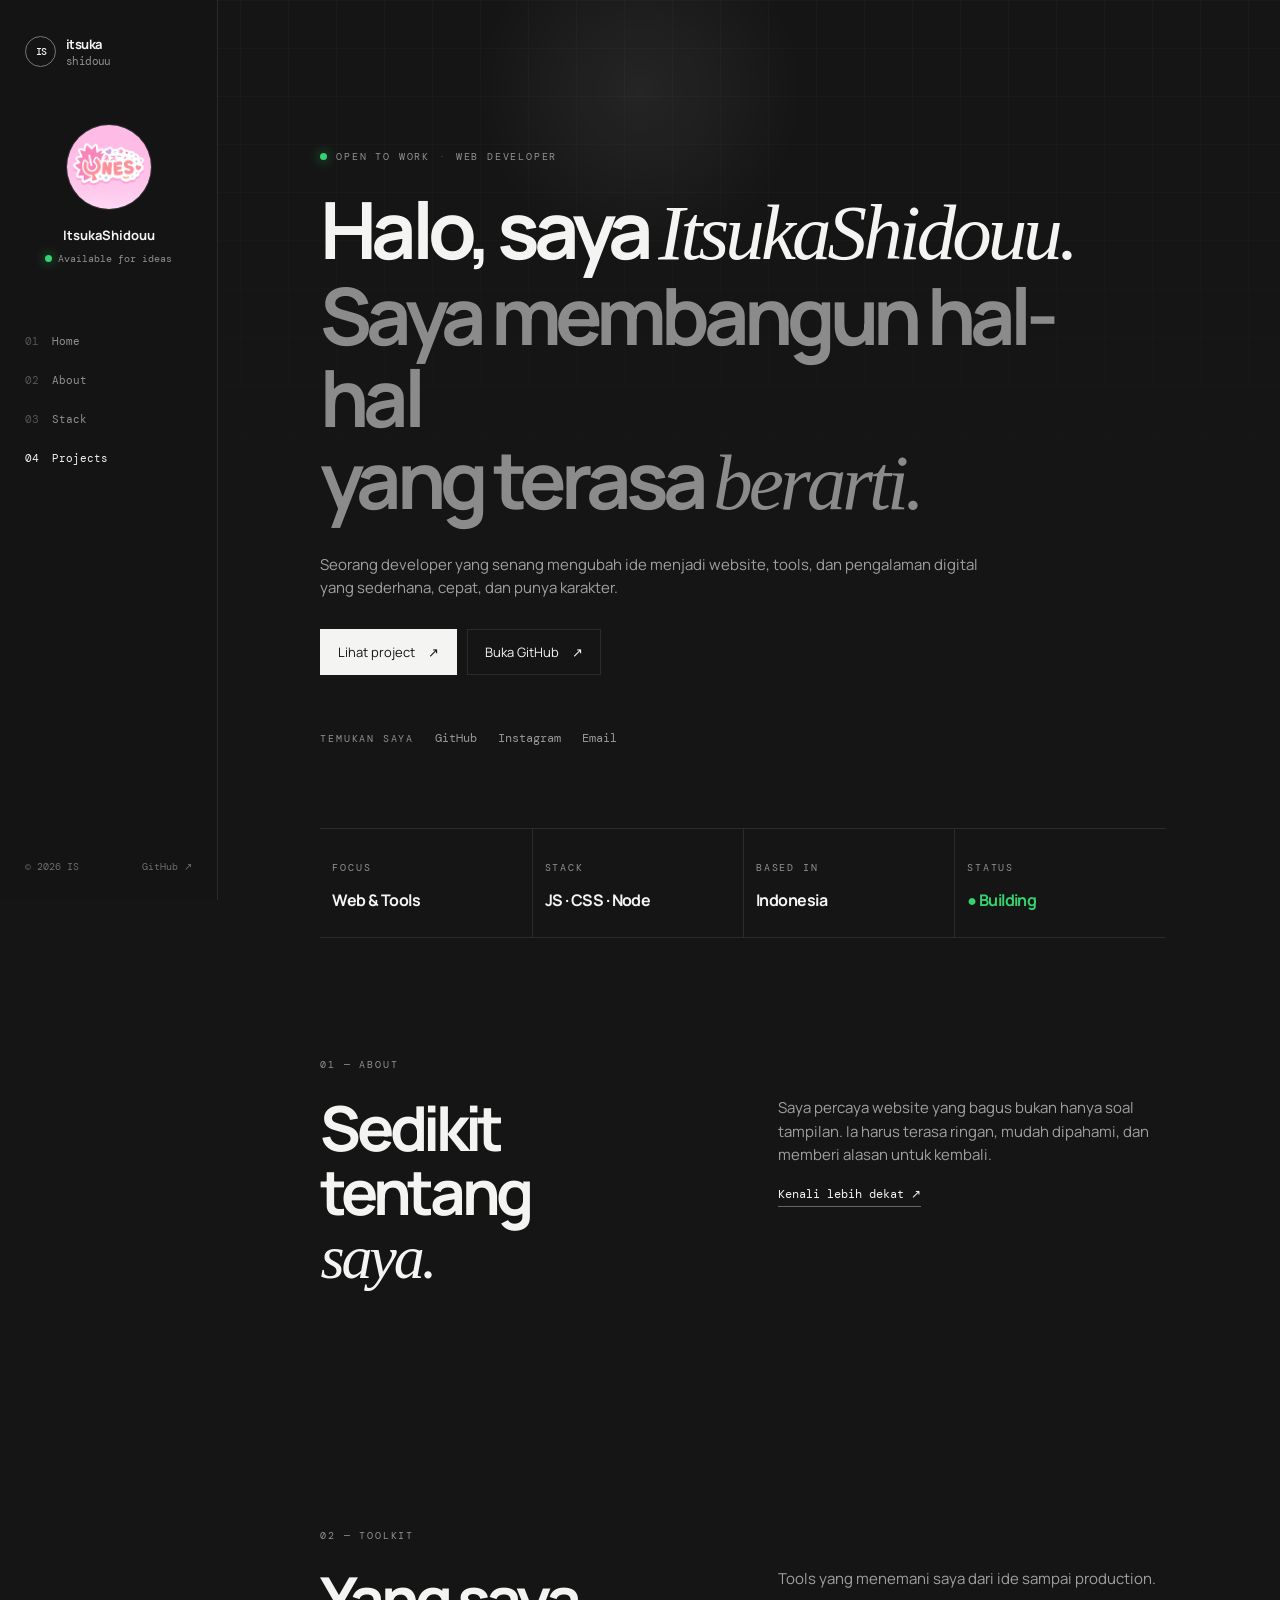
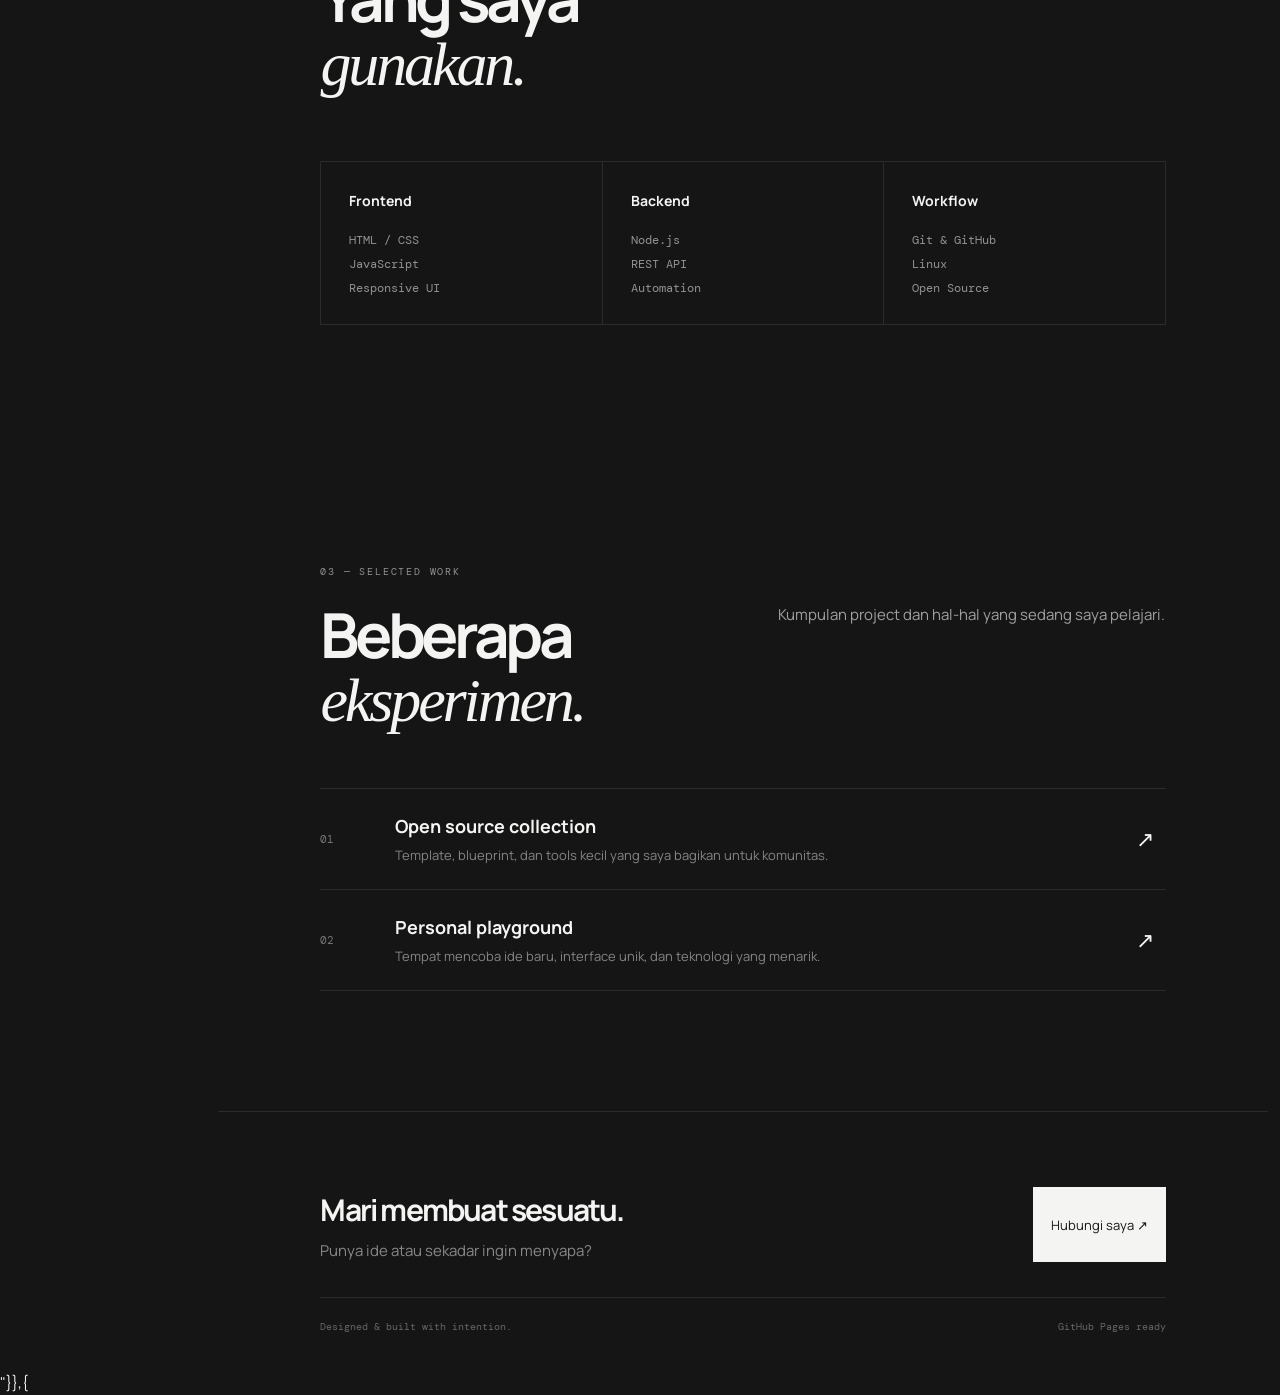
==== commit b91c3843: "Refine portfolio to match reference layout" ====
--- a/index.html
+++ b/index.html
@@ -42,6 +42,7 @@
       <div class="mobile-nav" hidden><a href="#home">Home</a><a href="#about">About</a><a href="#stack">Stack</a><a href="#projects">Projects</a></div>
 
       <section class="hero section-pad reveal">
+        <div class="hero-avatar"><img src="logo.png" alt="ItsukaShidouu"></div>
         <div class="eyebrow"><span class="pulse-dot"></span> OPEN TO WORK <b>·</b> WEB DEVELOPER</div>
         <h1>Halo, saya <em>ItsukaShidouu.</em><br><span>Saya membangun hal-hal<br>yang terasa <i>berarti.</i></span></h1>
         <p class="hero-copy">Seorang developer yang senang mengubah ide menjadi website, tools, dan pengalaman digital yang sederhana, cepat, dan punya karakter.</p>
--- a/global.css
+++ b/global.css
@@ -1 +1 @@
-:root{--bg:#0d0e0d;--panel:#141614;--panel-2:#1a1c19;--line:#292d28;--text:#f4f5ed;--muted:#92998e;--accent:#d9ff5a;--accent-strong:#b8e637;--serif:Georgia,'Times New Roman',serif;--mono:'DM Mono',monospace;--shadow:0 24px 80px rgba(0,0,0,.25)}[data-theme=light]{--bg:#f2f3ed;--panel:#fff;--panel-2:#e7eae1;--line:#d8ddd1;--text:#151713;--muted:#667064;--accent:#557900;--accent-strong:#3d5e00;--shadow:0 24px 80px rgba(38,54,24,.12)}*{box-sizing:border-box}html{scroll-behavior:smooth}body{margin:0;background:var(--bg);color:var(--text);font:15px/1.6 Manrope,Arial,sans-serif;overflow-x:hidden;transition:background .4s,color .4s}body:before{content:'';position:fixed;inset:0;pointer-events:none;opacity:.035;background-image:linear-gradient(rgba(255,255,255,.5) 1px,transparent 1px),linear-gradient(90deg,rgba(255,255,255,.5) 1px,transparent 1px);background-size:48px 48px;mask-image:linear-gradient(to bottom,#000,transparent 80%);z-index:-1}a{color:inherit;text-decoration:none}.cursor-glow{position:fixed;left:var(--mx,50%);top:var(--my,15%);width:380px;height:380px;transform:translate(-50%,-50%);background:radial-gradient(circle,rgba(217,255,90,.09),transparent 66%);pointer-events:none;z-index:-1;transition:left .25s ease-out,top .25s ease-out}.scroll-progress{position:fixed;top:0;left:0;width:0;height:3px;background:var(--accent);z-index:20;box-shadow:0 0 16px var(--accent)}.site-shell{display:flex;min-height:100vh}.sidebar{width:248px;position:fixed;inset:0 auto 0 0;border-right:1px solid var(--line);padding:38px 24px 28px;display:flex;flex-direction:column;background:color-mix(in srgb,var(--bg) 92%,transparent);backdrop-filter:blur(18px);z-index:5}.brand{display:flex;align-items:center;gap:11px;letter-spacing:-.03em}.brand-mark{width:32px;height:32px;border:1px solid #777d70;border-radius:50%;display:grid;place-items:center;font:500 10px var(--mono);letter-spacing:-.1em;transition:.3s}.brand:hover .brand-mark{background:var(--accent);color:#10120c;border-color:var(--accent);transform:rotate(12deg)}.brand strong,.brand small{display:block;line-height:1.05}.brand strong{font-size:14px}.brand small{color:var(--muted);font:10px var(--mono);margin-top:4px}.profile-card{margin-top:65px;padding:0 8px 25px;border-bottom:1px solid var(--line)}.avatar-wrap{width:54px;height:54px;border-radius:50%;overflow:hidden;background:var(--panel-2);margin-bottom:15px;box-shadow:0 0 0 5px color-mix(in srgb,var(--accent) 12%,transparent);transition:.3s}.profile-card:hover .avatar-wrap{transform:translateY(-4px) rotate(-4deg);box-shadow:0 0 0 8px color-mix(in srgb,var(--accent) 18%,transparent)}.avatar-wrap img{width:100%;height:100%;object-fit:cover}.profile-card strong{display:block;font-size:14px}.status{color:var(--muted);display:block;font:10px var(--mono);margin-top:5px}.status i,.pulse-dot{display:inline-block;width:6px;height:6px;background:var(--accent);border-radius:50%;margin-right:6px;box-shadow:0 0 0 5px color-mix(in srgb,var(--accent) 12%,transparent);animation:blink 2s infinite}.nav-links{display:flex;flex-direction:column;gap:4px;margin-top:27px}.nav-links a{padding:9px 10px;color:var(--muted);font-size:13px;transition:.25s;border:1px solid transparent}.nav-links a span{font:10px var(--mono);display:inline-block;width:31px;color:#555c50}.nav-links a:hover,.nav-links a.active{color:var(--text);background:var(--panel);border-color:var(--line);transform:translateX(4px)}.nav-links a.active span{color:var(--accent)}.sidebar-footer{margin-top:auto;display:flex;justify-content:space-between;font:10px var(--mono);color:var(--muted)}.sidebar-footer a{color:var(--text)}.content{margin-left:248px;width:calc(100% - 248px)}.mobile-header,.mobile-nav{display:none}.section-pad{padding:0 clamp(28px,7vw,112px)}.hero{min-height:100vh;display:flex;flex-direction:column;justify-content:center;padding-top:70px;padding-bottom:90px;position:relative}.hero:after{content:'IS';position:absolute;right:8%;top:17%;font:800 clamp(180px,26vw,380px)/1 Manrope;color:transparent;-webkit-text-stroke:1px color-mix(in srgb,var(--muted) 12%,transparent);pointer-events:none;z-index:-1}.eyebrow,.section-label,.label{font:11px var(--mono);letter-spacing:.08em;color:var(--muted)}.eyebrow{margin-bottom:25px}.hero h1{font-size:clamp(42px,6.4vw,92px);line-height:1.02;letter-spacing:-.075em;max-width:940px;margin:0;animation:rise .9s both}.hero h1 em,.section-heading em{font-family:var(--serif);font-weight:400;color:var(--accent)}.hero h1 span{color:var(--muted)}.hero h1 i{color:var(--text);font-family:var(--serif);font-weight:400}.hero-copy{max-width:470px;color:var(--muted);margin:30px 0 32px;font-size:16px}.hero-actions{display:flex;gap:10px;flex-wrap:wrap}.button{display:inline-flex;align-items:center;gap:22px;padding:13px 17px;border:1px solid var(--line);font:12px var(--mono);transition:.25s}.button-primary{background:var(--accent);color:#10140b;border-color:var(--accent)}.button:hover{transform:translateY(-4px);box-shadow:var(--shadow)}.button-ghost:hover{border-color:var(--accent);color:var(--accent)}.social-row{display:flex;align-items:center;gap:18px;margin-top:65px;font:11px var(--mono);color:var(--muted)}.social-row a{color:var(--text);transition:.2s}.social-row a:hover,.text-link:hover{color:var(--accent)}.quick-facts{display:grid;grid-template-columns:repeat(4,1fr);border-block:1px solid var(--line);background:color-mix(in srgb,var(--panel) 50%,transparent)}.quick-facts div{padding:21px clamp(18px,3vw,44px);border-right:1px solid var(--line)}.quick-facts div:last-child{border:0}.quick-facts small{display:block;color:var(--muted);font:10px var(--mono);margin-bottom:4px}.quick-facts strong{font-size:13px}.green-text{color:var(--accent)}.content-section{padding-top:140px;padding-bottom:140px;border-bottom:1px solid var(--line)}.section-heading{display:grid;grid-template-columns:minmax(260px,1fr) minmax(220px,360px);gap:60px;margin-top:24px}.section-heading h2{font-size:clamp(38px,5vw,70px);line-height:1.02;letter-spacing:-.065em;margin:0}.section-heading p{color:var(--muted);margin:12px 0 24px}.text-link{font:11px var(--mono);border-bottom:1px solid var(--line);padding-bottom:7px;transition:.2s}.stack-grid{display:grid;grid-template-columns:repeat(3,1fr);gap:1px;background:var(--line);margin-top:80px}.stack-grid>div{padding:25px;background:var(--bg);transition:.3s}.stack-grid>div:hover{background:var(--panel);transform:translateY(-5px)}.stack-grid h3{margin:0 0 20px;font-size:13px}.stack-grid ul{list-style:none;margin:0;padding:0;color:var(--muted);font:12px var(--mono)}.stack-grid li{padding:8px 0;border-top:1px solid var(--line)}.project-list{margin-top:65px}.project-card{display:grid;grid-template-columns:55px 1fr 28px;gap:22px;align-items:start;padding:28px 0;border-top:1px solid var(--line);transition:.3s}.project-card:hover{padding-inline:18px;background:var(--panel)}.project-number,.project-arrow{font:11px var(--mono);color:var(--accent)}.project-card h3{margin:0 0 7px;font-size:19px;letter-spacing:-.03em}.project-card p{margin:0;color:var(--muted);font-size:13px}.project-arrow{font-size:20px;transition:.3s}.project-card:hover .project-arrow{transform:translate(4px,-4px)}.footer{padding-top:100px;padding-bottom:35px;display:grid;grid-template-columns:1fr auto;gap:30px}.footer strong{font-size:clamp(28px,4vw,52px);letter-spacing:-.06em}.footer p{color:var(--muted);margin:3px 0}.footer-bottom{grid-column:1/-1;display:flex;justify-content:space-between;border-top:1px solid var(--line);padding-top:24px;color:var(--muted);font:10px var(--mono)}.reveal{opacity:0;transform:translateY(28px);transition:opacity .8s ease,transform .8s ease}.reveal.is-visible{opacity:1;transform:none}.mobile-controls{display:flex;align-items:center;gap:10px}.theme-toggle{border:1px solid var(--line);background:transparent;color:var(--text);width:35px;height:35px;cursor:pointer}.menu-toggle{border:1px solid var(--line);background:transparent;color:var(--text);padding:8px 11px;font:11px var(--mono);cursor:pointer}@keyframes rise{from{opacity:0;transform:translateY(20px)}to{opacity:1;transform:none}}@keyframes blink{50%{opacity:.35;transform:scale(.8)}}@media(max-width:820px){.sidebar{display:none}.content{margin:0;width:100%}.mobile-header{display:flex;position:sticky;top:0;align-items:center;justify-content:space-between;padding:18px 20px;background:color-mix(in srgb,var(--bg) 85%,transparent);backdrop-filter:blur(16px);border-bottom:1px solid var(--line);z-index:10}.mobile-nav{position:fixed;inset:72px 14px auto;background:var(--panel);border:1px solid var(--line);padding:10px;z-index:9;box-shadow:var(--shadow)}.mobile-nav a{display:block;padding:13px;border-bottom:1px solid var(--line);font:12px var(--mono)}.mobile-nav a:last-child{border:0}.hero{min-height:calc(100vh - 72px);padding-top:70px}.hero:after{top:26%;right:-13%;font-size:190px}.quick-facts{grid-template-columns:repeat(2,1fr)}.quick-facts div:nth-child(2){border-right:0}.quick-facts div:nth-child(-n+2){border-bottom:1px solid var(--line)}.section-pad{padding-inline:20px}.content-section{padding-top:90px;padding-bottom:90px}.section-heading{grid-template-columns:1fr;gap:12px}.stack-grid{grid-template-columns:1fr;margin-top:40px}.footer{grid-template-columns:1fr;padding-top:75px}.footer-bottom{gap:15px;flex-direction:column}.social-row{flex-wrap:wrap;margin-top:45px}}@media(max-width:430px){.hero h1{font-size:clamp(39px,12vw,56px)}.hero-copy{font-size:14px}.quick-facts strong{font-size:12px}.project-card{grid-template-columns:34px 1fr 20px;gap:10px}.project-card h3{font-size:16px}.hero:after{opacity:.5}}@media(prefers-reduced-motion:reduce){*,*:before,*:after{scroll-behavior:auto!important;animation-duration:.01ms!important;transition-duration:.01ms!important}.reveal{opacity:1;transform:none}} 
+:root{--bg:#151515;--panel:#191919;--panel-2:#202020;--line:#2b2b2b;--text:#f4f4f2;--muted:#919191;--accent:#f0f0ed;--green:#35d36f;--serif:Georgia,'Times New Roman',serif;--mono:'DM Mono',monospace}*{box-sizing:border-box}html{scroll-behavior:smooth}body{margin:0;background:var(--bg);color:var(--text);font:15px/1.55 Manrope,Arial,sans-serif;overflow-x:hidden;transition:background .35s,color .35s}body:before{content:'';position:fixed;inset:0;pointer-events:none;opacity:.035;background-image:linear-gradient(rgba(255,255,255,.7) 1px,transparent 1px),linear-gradient(90deg,rgba(255,255,255,.7) 1px,transparent 1px);background-size:48px 48px;mask-image:linear-gradient(#000,transparent 75%);z-index:-1}a{color:inherit;text-decoration:none}.scroll-progress{position:fixed;inset:0 auto auto 0;width:0;height:2px;background:var(--accent);z-index:30}.cursor-glow{position:fixed;left:var(--mx,50%);top:var(--my,10%);width:360px;height:360px;transform:translate(-50%,-50%);background:radial-gradient(circle,rgba(255,255,255,.07),transparent 68%);pointer-events:none;z-index:-1}.site-shell{min-height:100vh}.sidebar{position:fixed;inset:0 auto 0 0;width:218px;padding:34px 25px 27px;border-right:1px solid var(--line);display:flex;flex-direction:column;background:rgba(21,21,21,.88);backdrop-filter:blur(16px);z-index:10}.brand{display:flex;align-items:center;gap:10px;letter-spacing:-.04em}.brand-mark{width:31px;height:31px;border:1px solid #777;border-radius:50%;display:grid;place-items:center;font:500 10px var(--mono);letter-spacing:-.1em;transition:.25s}.brand:hover .brand-mark{background:var(--text);color:var(--bg);transform:rotate(12deg)}.brand strong,.brand small{display:block}.brand strong{font-size:13px}.brand small{color:var(--muted);font:11px var(--mono)}.profile-card{margin-top:56px;text-align:center;color:var(--muted)}.avatar-wrap,.hero-avatar{border:1px solid #333;border-radius:50%;overflow:hidden;background:#202020}.avatar-wrap{width:86px;height:86px;margin:0 auto 15px}.avatar-wrap img,.hero-avatar img{width:100%;height:100%;object-fit:cover}.profile-card strong{display:block;color:var(--text);font-size:13px}.status{font:10px var(--mono);display:inline-flex;align-items:center;gap:6px;margin-top:5px}.status i,.pulse-dot{width:7px;height:7px;border-radius:50%;background:var(--green);display:inline-block;box-shadow:0 0 12px rgba(53,211,111,.75)}.nav-links{display:grid;gap:7px;margin-top:56px}.nav-links a{display:flex;gap:13px;padding:9px 0;color:var(--muted);font:11px var(--mono);transition:.2s}.nav-links a span{color:#555}.nav-links a:hover,.nav-links a.active{color:var(--text)}.nav-links a.active span{color:var(--text)}.sidebar-footer{display:flex;justify-content:space-between;margin-top:auto;color:#6e6e6e;font:10px var(--mono)}.sidebar-footer a:hover{color:var(--text)}.content{margin-left:218px;max-width:1050px}.mobile-header,.mobile-nav{display:none}.section-pad{padding-left:clamp(38px,8vw,120px);padding-right:clamp(38px,8vw,120px)}.hero{min-height:720px;padding-top:150px;padding-bottom:82px;display:flex;flex-direction:column;justify-content:center}.hero-avatar{display:none}.eyebrow,.section-label,.social-row .label,.quick-facts small{font:10px var(--mono);letter-spacing:.18em;color:var(--muted)}.eyebrow{display:flex;align-items:center;gap:9px;margin-bottom:25px}.eyebrow b{font-weight:400;color:#555}.hero h1{max-width:820px;margin:0;font-size:clamp(42px,6.3vw,79px);line-height:1.04;letter-spacing:-.075em;font-weight:700}.hero h1 em,.hero h1 i,.section-heading em{font-family:var(--serif);font-weight:400;letter-spacing:-.05em}.hero h1 span{color:#8b8b8b}.hero-copy{max-width:660px;margin:28px 0 30px;color:#a0a0a0;font-size:15px}.hero-actions{display:flex;gap:10px;flex-wrap:wrap}.button{display:inline-flex;align-items:center;justify-content:center;gap:13px;border:1px solid var(--line);padding:12px 17px;font-size:13px;transition:.25s}.button-primary{background:var(--text);color:var(--bg);border-color:var(--text)}.button-primary:hover{transform:translateY(-3px);box-shadow:0 12px 25px rgba(255,255,255,.12)}.button-ghost:hover{background:var(--panel-2);transform:translateY(-3px)}.social-row{display:flex;align-items:center;gap:21px;margin-top:55px;color:#999;font:12px var(--mono)}.social-row a:hover{color:var(--text)}.social-row .label{font-size:10px}.quick-facts{margin:0 clamp(38px,8vw,120px);border-top:1px solid var(--line);border-bottom:1px solid var(--line);display:grid;grid-template-columns:repeat(4,1fr)}.quick-facts div{padding:25px 12px}.quick-facts div+div{border-left:1px solid var(--line)}.quick-facts strong{display:block;margin-top:10px;font-size:16px;letter-spacing:-.035em}.green-text{color:var(--green)!important}.content-section{padding-top:120px;padding-bottom:120px}.section-label{margin-bottom:25px}.section-heading{display:grid;grid-template-columns:1fr 1fr;gap:70px;align-items:start}.section-heading h2{margin:0;font-size:clamp(36px,5vw,62px);line-height:1.02;letter-spacing:-.07em}.section-heading p{max-width:470px;margin:0;color:#a0a0a0}.text-link{display:inline-block;margin-top:20px;border-bottom:1px solid #666;padding-bottom:4px;font:12px var(--mono)}.stack-grid{display:grid;grid-template-columns:repeat(3,1fr);gap:1px;background:var(--line);margin-top:65px;border:1px solid var(--line)}.stack-grid>div{background:var(--bg);padding:28px}.stack-grid h3{margin:0 0 20px;font-size:14px}.stack-grid ul{list-style:none;margin:0;padding:0;color:#929292;font:12px var(--mono);display:grid;gap:8px}.project-list{margin-top:55px;border-top:1px solid var(--line)}.project-card{display:grid;grid-template-columns:55px 1fr 30px;gap:20px;align-items:center;border-bottom:1px solid var(--line);padding:24px 0;transition:.25s}.project-card:hover{padding-left:14px;background:linear-gradient(90deg,rgba(255,255,255,.04),transparent)}.project-number{color:#777;font:11px var(--mono)}.project-card h3{margin:0 0 4px;font-size:18px}.project-card p{margin:0;color:#858585;font-size:13px}.project-arrow{font-size:22px}.footer{border-top:1px solid var(--line);padding-top:75px;padding-bottom:38px;display:grid;grid-template-columns:1fr auto;gap:35px}.footer strong{font-size:30px;letter-spacing:-.06em}.footer p{margin:6px 0 0;color:#888}.footer-bottom{grid-column:1/-1;display:flex;justify-content:space-between;border-top:1px solid var(--line);padding-top:22px;color:#676767;font:10px var(--mono)}.reveal{opacity:0;transform:translateY(18px);transition:opacity .7s,transform .7s}.reveal.is-visible{opacity:1;transform:none}@keyframes rise{from{opacity:0;transform:translateY(15px)}to{opacity:1;transform:none}}@media(max-width:760px){.sidebar{display:none}.content{margin:0;max-width:none}.mobile-header{display:flex;align-items:center;justify-content:space-between;padding:21px 32px;border-bottom:1px solid var(--line)}.mobile-controls{display:flex;align-items:center;gap:14px}.theme-toggle,.menu-toggle{background:none;border:0;color:var(--text);font:11px var(--mono);cursor:pointer}.theme-toggle{font-size:18px}.mobile-nav{display:grid;padding:13px 32px;border-bottom:1px solid var(--line);background:var(--panel);font:12px var(--mono)}.mobile-nav a{padding:8px 0;color:var(--muted)}.section-pad{padding-left:32px;padding-right:32px}.hero{min-height:auto;padding-top:30px;padding-bottom:54px;align-items:stretch}.hero-avatar{display:block;width:116px;height:116px;margin:0 auto 34px;box-shadow:0 0 0 1px #242424,0 0 0 12px rgba(255,255,255,.012);animation:avatar-float 5s ease-in-out infinite}.eyebrow{margin-bottom:25px;white-space:nowrap;font-size:9px;letter-spacing:.14em}.hero h1{font-size:clamp(39px,10.8vw,64px);line-height:1.05;letter-spacing:-.075em}.hero h1 br{display:none}.hero h1 span{display:block;margin-top:5px}.hero-copy{font-size:13px;line-height:1.65;margin:24px 0 25px}.hero-actions{display:grid;grid-template-columns:1fr 1fr}.button{padding:12px 9px;font-size:12px}.social-row{margin-top:30px;gap:14px;flex-wrap:wrap}.social-row .label{width:100%;margin-bottom:-3px}.quick-facts{margin:0 32px;grid-template-columns:1fr 1fr}.quick-facts div{padding:23px 12px 25px}.quick-facts div:nth-child(odd){border-left:0}.quick-facts div:nth-child(n+3){border-top:1px solid var(--line)}.quick-facts strong{font-size:16px}.content-section{padding-top:72px;padding-bottom:70px}.section-heading{display:block}.section-heading h2{font-size:43px;margin-bottom:22px}.section-heading p{font-size:13px}.stack-grid{grid-template-columns:1fr 1fr;margin-top:35px}.stack-grid>div{padding:20px}.stack-grid>div:last-child{grid-column:1/-1}.project-list{margin-top:35px}.project-card{grid-template-columns:32px 1fr 20px;gap:10px;padding:20px 0}.project-card h3{font-size:15px}.project-card p{font-size:12px}.footer{display:block;padding-top:52px}.footer strong{font-size:27px}.footer .button{margin-top:25px;width:100%}.footer-bottom{margin-top:52px;gap:10px;line-height:1.5}.footer-bottom span:last-child{text-align:right}}@media(max-width:380px){.mobile-header,.section-pad{padding-left:22px;padding-right:22px}.quick-facts{margin-left:22px;margin-right:22px}.hero h1{font-size:37px}.eyebrow{font-size:8px}.hero-actions{grid-template-columns:1fr}.social-row{gap:11px}}@keyframes avatar-float{50%{transform:translateY(-7px)}}@media(prefers-reduced-motion:reduce){*,*:before,*:after{scroll-behavior:auto!important;animation:none!important;transition-duration:.01ms!important}.reveal{opacity:1;transform:none}}[data-theme=light]{--bg:#f2f2ee;--panel:#fff;--line:#d8d8d2;--text:#171717;--muted:#707070} [data-theme=light] .sidebar{background:rgba(242,242,238,.88)} [data-theme=light] body:before{opacity:.03} [data-theme=light] .hero h1 span{color:#777} [data-theme=light] .button-primary{background:#171717;color:#fff;border-color:#171717} [data-theme=light] .button-ghost:hover{background:#e8e8e2}
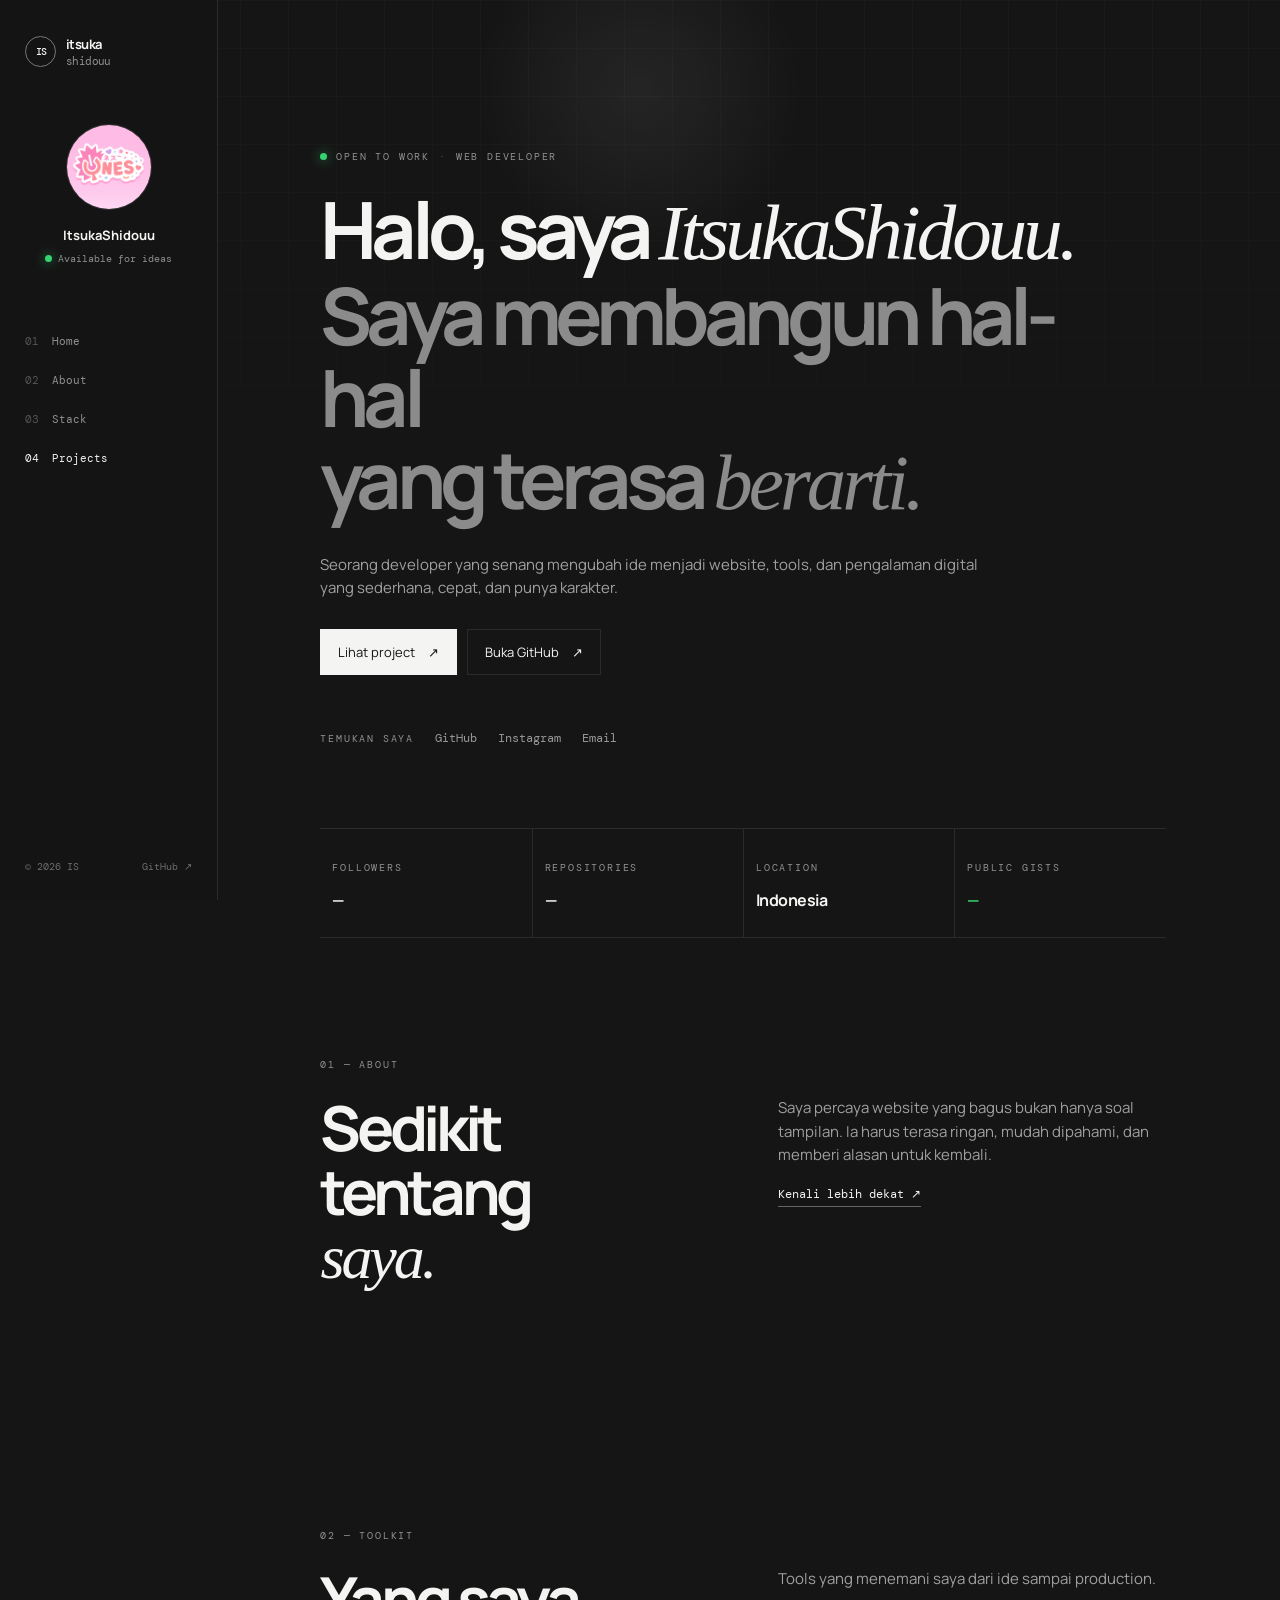
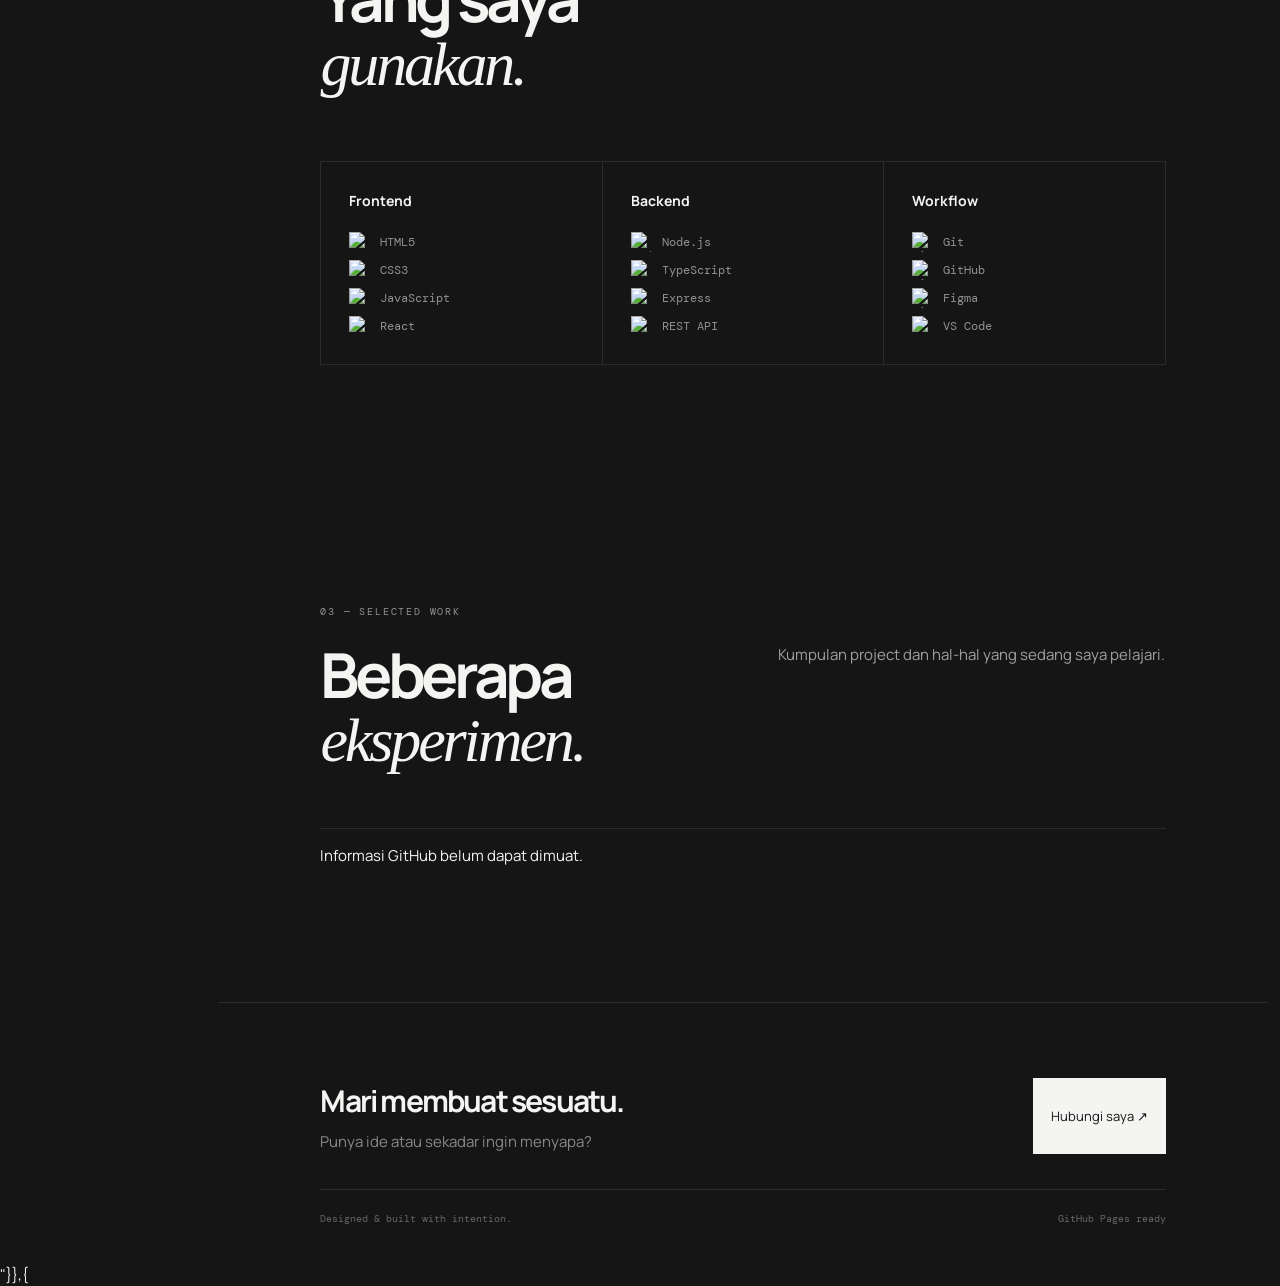
==== commit d18786f4: "Use GitHub profile data and toolkit icons" ====
--- a/index.html
+++ b/index.html
@@ -9,8 +9,9 @@
   <link rel="preconnect" href="https://fonts.googleapis.com">
   <link rel="preconnect" href="https://fonts.gstatic.com" crossorigin>
   <link href="https://fonts.googleapis.com/css2?family=DM+Mono:wght@400;500&family=Manrope:wght@400;500;600;700;800&display=swap" rel="stylesheet">
-  <link rel="stylesheet" href="global.css">
-</head>
+<link rel="stylesheet" href="global.css">
+  <style>.tool-list{list-style:none;padding:0;margin:18px 0 0;display:grid;gap:10px}.tool-list li{display:flex;align-items:center;gap:11px;color:var(--muted);transition:color .2s,transform .2s}.tool-list li:hover{color:var(--text);transform:translateX(4px)}.tool-list img{width:20px;height:20px;object-fit:contain;flex:0 0 20px}</style>
+  </head>
 <body>
   <div class="cursor-glow" aria-hidden="true"></div>
   <div class="scroll-progress" aria-hidden="true"></div>
@@ -21,9 +22,9 @@
         <span><strong>itsuka</strong><small>shidouu</small></span>
       </a>
       <div class="profile-card">
-        <div class="avatar-wrap"><img src="logo.png" alt="Foto profil ItsukaShidouu"></div>
-        <strong>ItsukaShidouu</strong>
-        <span class="status"><i></i> Available for ideas</span>
+        <div class="avatar-wrap"><img id="profile-avatar" src="logo.png" alt="Foto profil GitHub"></div>
+        <strong id="profile-name">ItsukaShidouu</strong>
+        <span class="status"><i></i> <span id="profile-status">Available for ideas</span></span>
       </div>
       <nav class="nav-links">
         <a class="active" href="#home"><span>01</span> Home</a>
@@ -35,14 +36,10 @@
     </aside>
 
     <main class="content" id="home">
-      <header class="mobile-header">
-        <a class="brand" href="#home"><span class="brand-mark">IS</span><span><strong>itsuka</strong><small>shidouu</small></span></a>
-        <div class="mobile-controls"><button class="theme-toggle" type="button" aria-label="Aktifkan mode terang">☼</button><button class="menu-toggle" type="button" aria-label="Buka navigasi" aria-expanded="false">Menu</button></div>
-      </header>
-      <div class="mobile-nav" hidden><a href="#home">Home</a><a href="#about">About</a><a href="#stack">Stack</a><a href="#projects">Projects</a></div>
+      <div class="mobile-spacer" aria-hidden="true"></div>
 
       <section class="hero section-pad reveal">
-        <div class="hero-avatar"><img src="logo.png" alt="ItsukaShidouu"></div>
+        <div class="hero-avatar"><img id="hero-avatar" src="logo.png" alt="Profil GitHub"></div>
         <div class="eyebrow"><span class="pulse-dot"></span> OPEN TO WORK <b>·</b> WEB DEVELOPER</div>
         <h1>Halo, saya <em>ItsukaShidouu.</em><br><span>Saya membangun hal-hal<br>yang terasa <i>berarti.</i></span></h1>
         <p class="hero-copy">Seorang developer yang senang mengubah ide menjadi website, tools, dan pengalaman digital yang sederhana, cepat, dan punya karakter.</p>
@@ -50,13 +47,13 @@
         <div class="social-row"><span class="label">TEMUKAN SAYA</span><a href="https://github.com/itsukashidouu" target="_blank" rel="noreferrer">GitHub</a><a href="https://www.instagram.com/yusupk._" target="_blank" rel="noreferrer">Instagram</a><a href="mailto:hello@itsuka.dev">Email</a></div>
       </section>
 
-      <section class="quick-facts" aria-label="Ringkasan profil"><div><small>FOCUS</small><strong>Web &amp; Tools</strong></div><div><small>STACK</small><strong>JS · CSS · Node</strong></div><div><small>BASED IN</small><strong>Indonesia</strong></div><div><small>STATUS</small><strong class="green-text">● Building</strong></div></section>
+      <section class="quick-facts" aria-label="Ringkasan profil"><div><small>FOLLOWERS</small><strong id="github-followers">—</strong></div><div><small>REPOSITORIES</small><strong id="github-repos">—</strong></div><div><small>LOCATION</small><strong id="github-location">Indonesia</strong></div><div><small>PUBLIC GISTS</small><strong class="green-text" id="github-gists">—</strong></div></section>
 
       <section class="section-pad content-section reveal" id="about"><div class="section-label">01 — ABOUT</div><div class="section-heading"><h2>Sedikit tentang<br><em>saya.</em></h2><div><p>Saya percaya website yang bagus bukan hanya soal tampilan. Ia harus terasa ringan, mudah dipahami, dan memberi alasan untuk kembali.</p><a class="text-link" href="https://github.com/itsukashidouu" target="_blank" rel="noreferrer">Kenali lebih dekat <span>↗</span></a></div></div></section>
 
-      <section class="section-pad content-section reveal" id="stack"><div class="section-label">02 — TOOLKIT</div><div class="section-heading"><h2>Yang saya<br><em>gunakan.</em></h2><p class="muted">Tools yang menemani saya dari ide sampai production.</p></div><div class="stack-grid"><div><h3>Frontend</h3><ul><li>HTML / CSS</li><li>JavaScript</li><li>Responsive UI</li></ul></div><div><h3>Backend</h3><ul><li>Node.js</li><li>REST API</li><li>Automation</li></ul></div><div><h3>Workflow</h3><ul><li>Git &amp; GitHub</li><li>Linux</li><li>Open Source</li></ul></div></div></section>
+      <section class="section-pad content-section reveal" id="stack"><div class="section-label">02 — TOOLKIT</div><div class="section-heading"><h2>Yang saya<br><em>gunakan.</em></h2><p class="muted">Tools yang menemani saya dari ide sampai production.</p></div><div class="stack-grid"><div><h3>Frontend</h3><ul class="tool-list"><li><img src="https://cdn.simpleicons.org/html5/E34F26" alt="HTML5">HTML5</li><li><img src="https://cdn.simpleicons.org/css3/1572B6" alt="CSS3">CSS3</li><li><img src="https://cdn.simpleicons.org/javascript/F7DF1E" alt="JavaScript">JavaScript</li><li><img src="https://cdn.simpleicons.org/react/61DAFB" alt="React">React</li></ul></div><div><h3>Backend</h3><ul class="tool-list"><li><img src="https://cdn.simpleicons.org/nodedotjs/68A063" alt="Node.js">Node.js</li><li><img src="https://cdn.simpleicons.org/typescript/3178C6" alt="TypeScript">TypeScript</li><li><img src="https://cdn.simpleicons.org/express/FFFFFF" alt="Express">Express</li><li><img src="https://cdn.simpleicons.org/restfulapi/78C257" alt="REST API">REST API</li></ul></div><div><h3>Workflow</h3><ul class="tool-list"><li><img src="https://cdn.simpleicons.org/git/F05032" alt="Git">Git</li><li><img src="https://cdn.simpleicons.org/github/FFFFFF" alt="GitHub">GitHub</li><li><img src="https://cdn.simpleicons.org/figma/F24E1E" alt="Figma">Figma</li><li><img src="https://cdn.simpleicons.org/visualstudiocode/007ACC" alt="VS Code">VS Code</li></ul></div></div></section>
 
-      <section class="section-pad content-section projects-section" id="projects"><div class="section-label">03 — SELECTED WORK</div><div class="section-heading"><h2>Beberapa<br><em>eksperimen.</em></h2><p class="muted">Kumpulan project dan hal-hal yang sedang saya pelajari.</p></div><div class="project-list"><a class="project-card" href="https://github.com/itsukashidouu" target="_blank" rel="noreferrer"><span class="project-number">01</span><div><h3>Open source collection</h3><p>Template, blueprint, dan tools kecil yang saya bagikan untuk komunitas.</p></div><span class="project-arrow">↗</span></a><a class="project-card" href="https://github.com/itsukashidouu" target="_blank" rel="noreferrer"><span class="project-number">02</span><div><h3>Personal playground</h3><p>Tempat mencoba ide baru, interface unik, dan teknologi yang menarik.</p></div><span class="project-arrow">↗</span></a></div></section>
+      <section class="section-pad content-section projects-section" id="projects"><div class="section-label">03 — SELECTED WORK</div><div class="section-heading"><h2>Beberapa<br><em>eksperimen.</em></h2><p class="muted">Kumpulan project dan hal-hal yang sedang saya pelajari.</p></div><div class="project-list" id="github-projects"><p class="muted">Memuat project dari GitHub...</p></div></section>
 
       <footer class="footer section-pad"><div><strong>Mari membuat sesuatu.</strong><p>Punya ide atau sekadar ingin menyapa?</p></div><a class="button button-primary" href="mailto:hello@itsuka.dev">Hubungi saya ↗</a><div class="footer-bottom"><span>Designed &amp; built with intention.</span><span>GitHub Pages ready</span></div></footer>
     </main>
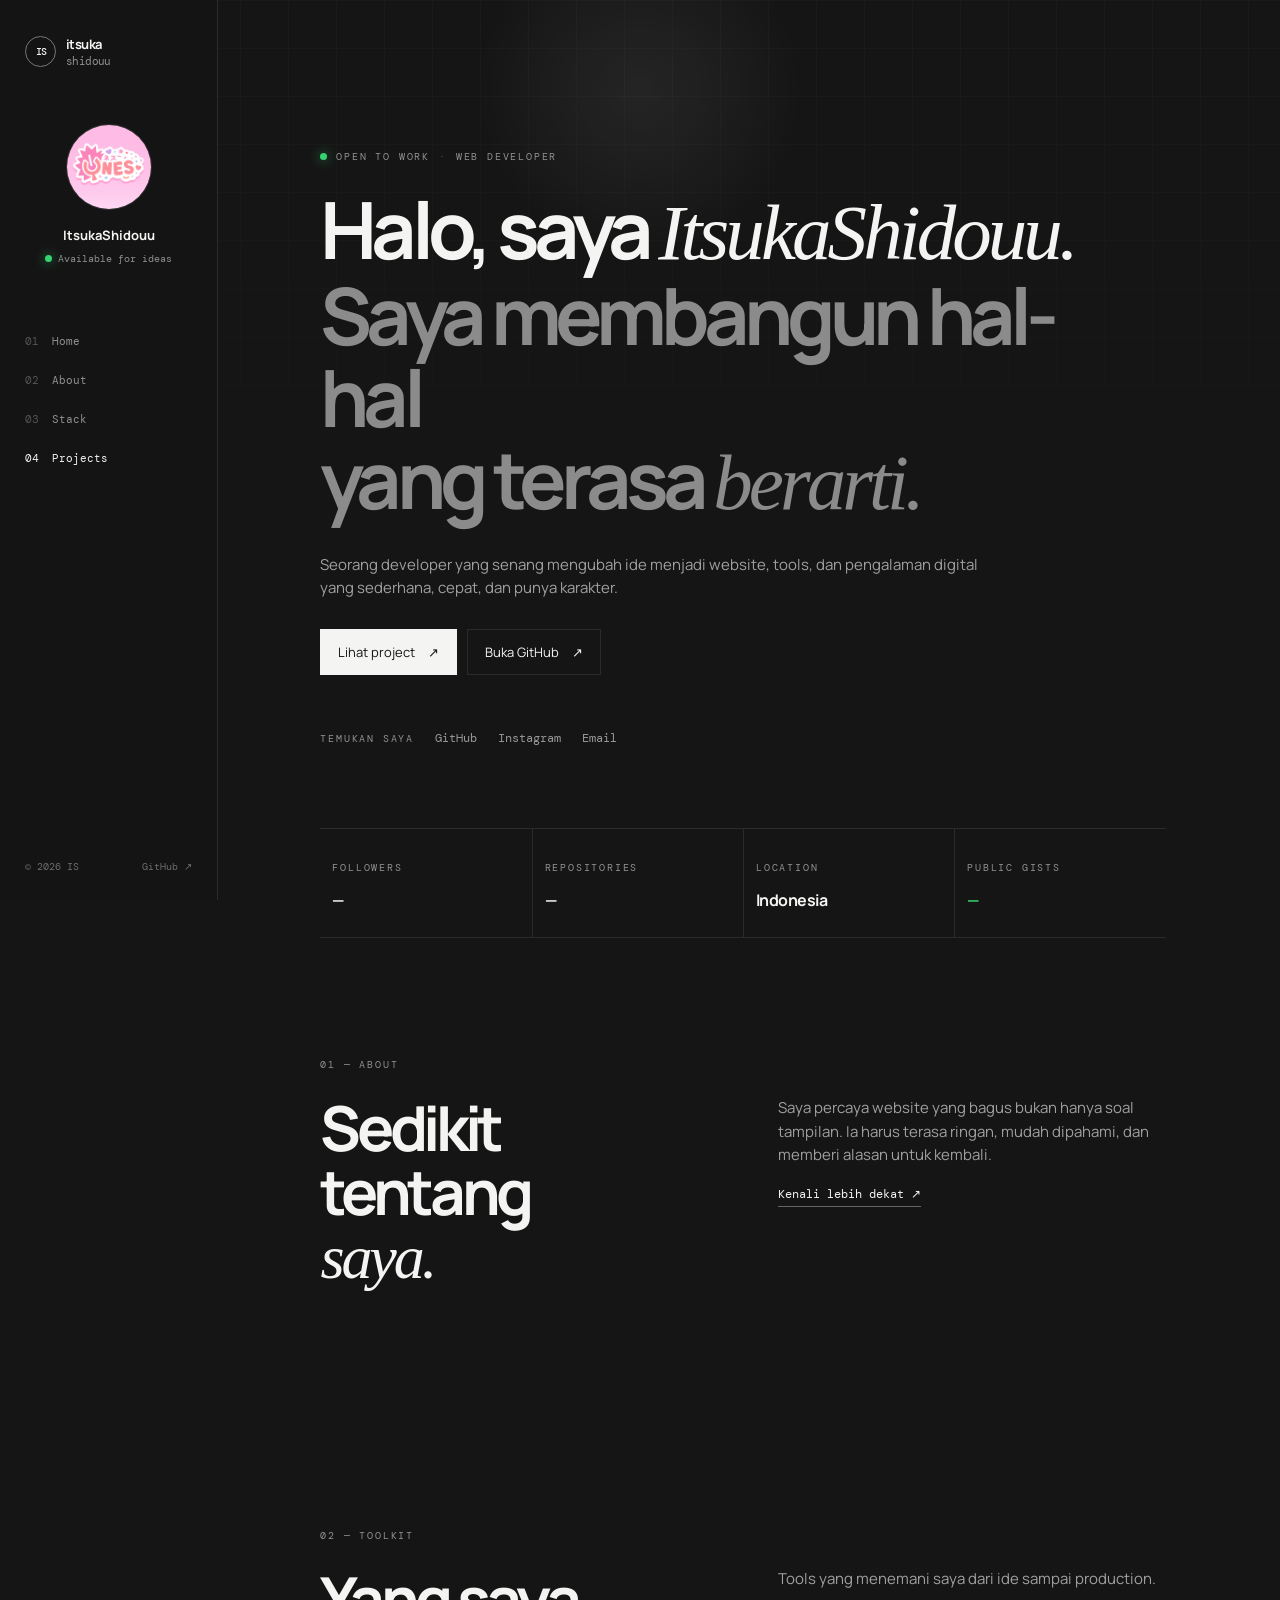
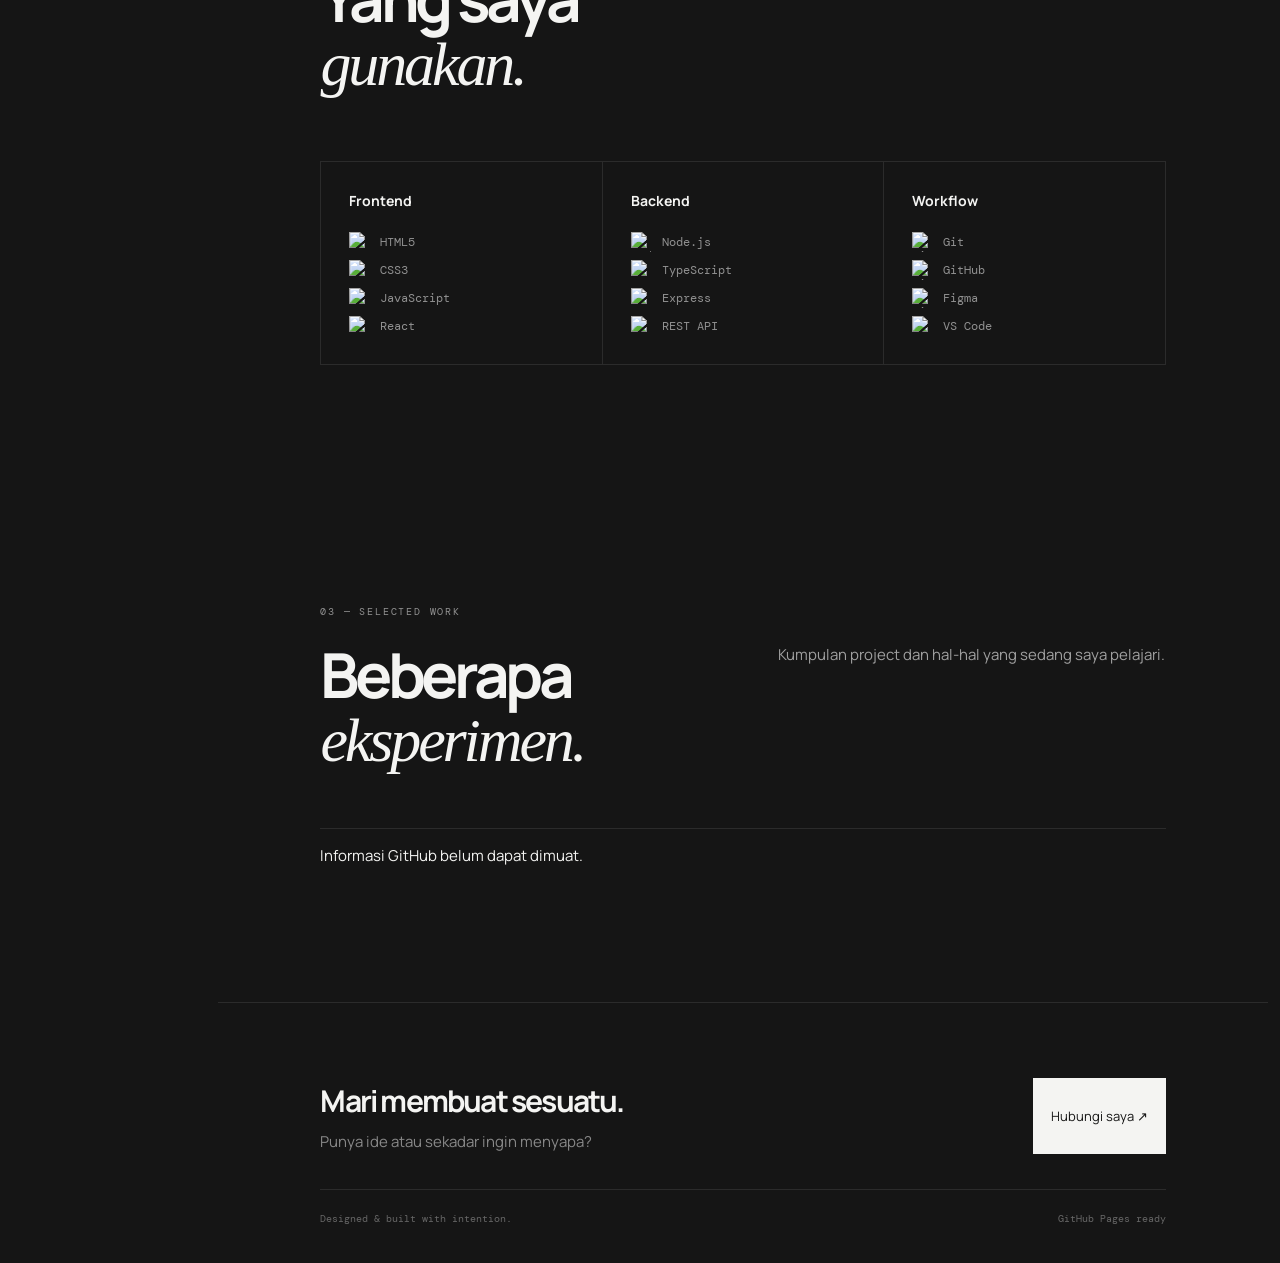
==== commit 5cf308f9: "Clean static portfolio HTML for GitHub Pages" ====
--- a/index.html
+++ b/index.html
@@ -1,63 +1,272 @@
 <!doctype html>
 <html lang="id" data-theme="dark">
-<head>
-  <meta charset="UTF-8">
-  <meta name="viewport" content="width=device-width, initial-scale=1.0">
-  <meta name="description" content="Portfolio pribadi ItsukaShidouu — web developer, builder, dan open-source enthusiast.">
-  <meta name="theme-color" content="#11110f">
-  <title>ItsukaShidouu — Personal Portfolio</title>
-  <link rel="preconnect" href="https://fonts.googleapis.com">
-  <link rel="preconnect" href="https://fonts.gstatic.com" crossorigin>
-  <link href="https://fonts.googleapis.com/css2?family=DM+Mono:wght@400;500&family=Manrope:wght@400;500;600;700;800&display=swap" rel="stylesheet">
-<link rel="stylesheet" href="global.css">
-  <style>.tool-list{list-style:none;padding:0;margin:18px 0 0;display:grid;gap:10px}.tool-list li{display:flex;align-items:center;gap:11px;color:var(--muted);transition:color .2s,transform .2s}.tool-list li:hover{color:var(--text);transform:translateX(4px)}.tool-list img{width:20px;height:20px;object-fit:contain;flex:0 0 20px}</style>
+  <head>
+    <meta charset="UTF-8" />
+    <meta name="viewport" content="width=device-width, initial-scale=1.0" />
+    <meta
+      name="description"
+      content="Portfolio pribadi ItsukaShidouu — web developer, builder, dan open-source enthusiast."
+    />
+    <meta name="theme-color" content="#11110f" />
+    <title>ItsukaShidouu — Personal Portfolio</title>
+    <link rel="preconnect" href="https://fonts.googleapis.com" />
+    <link rel="preconnect" href="https://fonts.gstatic.com" crossorigin />
+    <link
+      href="https://fonts.googleapis.com/css2?family=DM+Mono:wght@400;500&family=Manrope:wght@400;500;600;700;800&display=swap"
+      rel="stylesheet"
+    />
+    <link rel="stylesheet" href="global.css" />
   </head>
-<body>
-  <div class="cursor-glow" aria-hidden="true"></div>
-  <div class="scroll-progress" aria-hidden="true"></div>
-  <div class="site-shell">
-    <aside class="sidebar" aria-label="Navigasi utama">
-      <a class="brand" href="#home" aria-label="Kembali ke beranda">
-        <span class="brand-mark">IS</span>
-        <span><strong>itsuka</strong><small>shidouu</small></span>
-      </a>
-      <div class="profile-card">
-        <div class="avatar-wrap"><img id="profile-avatar" src="logo.png" alt="Foto profil GitHub"></div>
-        <strong id="profile-name">ItsukaShidouu</strong>
-        <span class="status"><i></i> <span id="profile-status">Available for ideas</span></span>
-      </div>
-      <nav class="nav-links">
-        <a class="active" href="#home"><span>01</span> Home</a>
-        <a href="#about"><span>02</span> About</a>
-        <a href="#stack"><span>03</span> Stack</a>
-        <a href="#projects"><span>04</span> Projects</a>
-      </nav>
-      <div class="sidebar-footer"><span>© <span id="year"></span> IS</span><a href="https://github.com/itsukashidouu" target="_blank" rel="noreferrer">GitHub ↗</a></div>
-    </aside>
-
-    <main class="content" id="home">
-      <div class="mobile-spacer" aria-hidden="true"></div>
-
-      <section class="hero section-pad reveal">
-        <div class="hero-avatar"><img id="hero-avatar" src="logo.png" alt="Profil GitHub"></div>
-        <div class="eyebrow"><span class="pulse-dot"></span> OPEN TO WORK <b>·</b> WEB DEVELOPER</div>
-        <h1>Halo, saya <em>ItsukaShidouu.</em><br><span>Saya membangun hal-hal<br>yang terasa <i>berarti.</i></span></h1>
-        <p class="hero-copy">Seorang developer yang senang mengubah ide menjadi website, tools, dan pengalaman digital yang sederhana, cepat, dan punya karakter.</p>
-        <div class="hero-actions"><a class="button button-primary" href="#projects">Lihat project <span>↗</span></a><a class="button button-ghost" href="https://github.com/itsukashidouu" target="_blank" rel="noreferrer">Buka GitHub <span>↗</span></a></div>
-        <div class="social-row"><span class="label">TEMUKAN SAYA</span><a href="https://github.com/itsukashidouu" target="_blank" rel="noreferrer">GitHub</a><a href="https://www.instagram.com/yusupk._" target="_blank" rel="noreferrer">Instagram</a><a href="mailto:hello@itsuka.dev">Email</a></div>
-      </section>
-
-      <section class="quick-facts" aria-label="Ringkasan profil"><div><small>FOLLOWERS</small><strong id="github-followers">—</strong></div><div><small>REPOSITORIES</small><strong id="github-repos">—</strong></div><div><small>LOCATION</small><strong id="github-location">Indonesia</strong></div><div><small>PUBLIC GISTS</small><strong class="green-text" id="github-gists">—</strong></div></section>
-
-      <section class="section-pad content-section reveal" id="about"><div class="section-label">01 — ABOUT</div><div class="section-heading"><h2>Sedikit tentang<br><em>saya.</em></h2><div><p>Saya percaya website yang bagus bukan hanya soal tampilan. Ia harus terasa ringan, mudah dipahami, dan memberi alasan untuk kembali.</p><a class="text-link" href="https://github.com/itsukashidouu" target="_blank" rel="noreferrer">Kenali lebih dekat <span>↗</span></a></div></div></section>
-
-      <section class="section-pad content-section reveal" id="stack"><div class="section-label">02 — TOOLKIT</div><div class="section-heading"><h2>Yang saya<br><em>gunakan.</em></h2><p class="muted">Tools yang menemani saya dari ide sampai production.</p></div><div class="stack-grid"><div><h3>Frontend</h3><ul class="tool-list"><li><img src="https://cdn.simpleicons.org/html5/E34F26" alt="HTML5">HTML5</li><li><img src="https://cdn.simpleicons.org/css3/1572B6" alt="CSS3">CSS3</li><li><img src="https://cdn.simpleicons.org/javascript/F7DF1E" alt="JavaScript">JavaScript</li><li><img src="https://cdn.simpleicons.org/react/61DAFB" alt="React">React</li></ul></div><div><h3>Backend</h3><ul class="tool-list"><li><img src="https://cdn.simpleicons.org/nodedotjs/68A063" alt="Node.js">Node.js</li><li><img src="https://cdn.simpleicons.org/typescript/3178C6" alt="TypeScript">TypeScript</li><li><img src="https://cdn.simpleicons.org/express/FFFFFF" alt="Express">Express</li><li><img src="https://cdn.simpleicons.org/restfulapi/78C257" alt="REST API">REST API</li></ul></div><div><h3>Workflow</h3><ul class="tool-list"><li><img src="https://cdn.simpleicons.org/git/F05032" alt="Git">Git</li><li><img src="https://cdn.simpleicons.org/github/FFFFFF" alt="GitHub">GitHub</li><li><img src="https://cdn.simpleicons.org/figma/F24E1E" alt="Figma">Figma</li><li><img src="https://cdn.simpleicons.org/visualstudiocode/007ACC" alt="VS Code">VS Code</li></ul></div></div></section>
-
-      <section class="section-pad content-section projects-section" id="projects"><div class="section-label">03 — SELECTED WORK</div><div class="section-heading"><h2>Beberapa<br><em>eksperimen.</em></h2><p class="muted">Kumpulan project dan hal-hal yang sedang saya pelajari.</p></div><div class="project-list" id="github-projects"><p class="muted">Memuat project dari GitHub...</p></div></section>
-
-      <footer class="footer section-pad"><div><strong>Mari membuat sesuatu.</strong><p>Punya ide atau sekadar ingin menyapa?</p></div><a class="button button-primary" href="mailto:hello@itsuka.dev">Hubungi saya ↗</a><div class="footer-bottom"><span>Designed &amp; built with intention.</span><span>GitHub Pages ready</span></div></footer>
-    </main>
-  </div>
-  <script src="script.js"></script>
-</body>
-</html>"}},{
+  <body>
+    <div class="cursor-glow" aria-hidden="true"></div>
+    <div class="scroll-progress" aria-hidden="true"></div>
+    <div class="site-shell">
+      <aside class="sidebar" aria-label="Navigasi utama">
+        <a class="brand" href="#home" aria-label="Kembali ke beranda">
+          <span class="brand-mark">IS</span>
+          <span><strong>itsuka</strong><small>shidouu</small></span>
+        </a>
+        <div class="profile-card">
+          <div class="avatar-wrap">
+            <img id="profile-avatar" src="logo.png" alt="Foto profil GitHub" />
+          </div>
+          <strong id="profile-name">ItsukaShidouu</strong>
+          <span class="status"
+            ><i></i> <span id="profile-status">Available for ideas</span></span
+          >
+        </div>
+        <nav class="nav-links">
+          <a class="active" href="#home"><span>01</span> Home</a>
+          <a href="#about"><span>02</span> About</a>
+          <a href="#stack"><span>03</span> Stack</a>
+          <a href="#projects"><span>04</span> Projects</a>
+        </nav>
+        <div class="sidebar-footer">
+          <span>© <span id="year"></span> IS</span
+          ><a
+            href="https://github.com/itsukashidouu"
+            target="_blank"
+            rel="noreferrer"
+            >GitHub ↗</a
+          >
+        </div>
+      </aside>
+
+      <main class="content" id="home">
+        <div class="mobile-spacer" aria-hidden="true"></div>
+
+        <section class="hero section-pad reveal">
+          <div class="hero-avatar">
+            <img id="hero-avatar" src="logo.png" alt="Profil GitHub" />
+          </div>
+          <div class="eyebrow">
+            <span class="pulse-dot"></span> OPEN TO WORK <b>·</b> WEB DEVELOPER
+          </div>
+          <h1>
+            Halo, saya <em>ItsukaShidouu.</em><br /><span
+              >Saya membangun hal-hal<br />yang terasa <i>berarti.</i></span
+            >
+          </h1>
+          <p class="hero-copy">
+            Seorang developer yang senang mengubah ide menjadi website, tools,
+            dan pengalaman digital yang sederhana, cepat, dan punya karakter.
+          </p>
+          <div class="hero-actions">
+            <a class="button button-primary" href="#projects"
+              >Lihat project <span>↗</span></a
+            ><a
+              class="button button-ghost"
+              href="https://github.com/itsukashidouu"
+              target="_blank"
+              rel="noreferrer"
+              >Buka GitHub <span>↗</span></a
+            >
+          </div>
+          <div class="social-row">
+            <span class="label">TEMUKAN SAYA</span
+            ><a
+              href="https://github.com/itsukashidouu"
+              target="_blank"
+              rel="noreferrer"
+              >GitHub</a
+            ><a
+              href="https://www.instagram.com/yusupk._"
+              target="_blank"
+              rel="noreferrer"
+              >Instagram</a
+            ><a href="mailto:hello@itsuka.dev">Email</a>
+          </div>
+        </section>
+
+        <section class="quick-facts" aria-label="Ringkasan profil">
+          <div>
+            <small>FOLLOWERS</small><strong id="github-followers">—</strong>
+          </div>
+          <div>
+            <small>REPOSITORIES</small><strong id="github-repos">—</strong>
+          </div>
+          <div>
+            <small>LOCATION</small
+            ><strong id="github-location">Indonesia</strong>
+          </div>
+          <div>
+            <small>PUBLIC GISTS</small
+            ><strong class="green-text" id="github-gists">—</strong>
+          </div>
+        </section>
+
+        <section class="section-pad content-section reveal" id="about">
+          <div class="section-label">01 — ABOUT</div>
+          <div class="section-heading">
+            <h2>Sedikit tentang<br /><em>saya.</em></h2>
+            <div>
+              <p>
+                Saya percaya website yang bagus bukan hanya soal tampilan. Ia
+                harus terasa ringan, mudah dipahami, dan memberi alasan untuk
+                kembali.
+              </p>
+              <a
+                class="text-link"
+                href="https://github.com/itsukashidouu"
+                target="_blank"
+                rel="noreferrer"
+                >Kenali lebih dekat <span>↗</span></a
+              >
+            </div>
+          </div>
+        </section>
+
+        <section class="section-pad content-section reveal" id="stack">
+          <div class="section-label">02 — TOOLKIT</div>
+          <div class="section-heading">
+            <h2>Yang saya<br /><em>gunakan.</em></h2>
+            <p class="muted">
+              Tools yang menemani saya dari ide sampai production.
+            </p>
+          </div>
+          <div class="stack-grid">
+            <div>
+              <h3>Frontend</h3>
+              <ul class="tool-list">
+                <li>
+                  <img
+                    src="https://cdn.simpleicons.org/html5/E34F26"
+                    alt="HTML5"
+                  />HTML5
+                </li>
+                <li>
+                  <img
+                    src="https://cdn.simpleicons.org/css3/1572B6"
+                    alt="CSS3"
+                  />CSS3
+                </li>
+                <li>
+                  <img
+                    src="https://cdn.simpleicons.org/javascript/F7DF1E"
+                    alt="JavaScript"
+                  />JavaScript
+                </li>
+                <li>
+                  <img
+                    src="https://cdn.simpleicons.org/react/61DAFB"
+                    alt="React"
+                  />React
+                </li>
+              </ul>
+            </div>
+            <div>
+              <h3>Backend</h3>
+              <ul class="tool-list">
+                <li>
+                  <img
+                    src="https://cdn.simpleicons.org/nodedotjs/68A063"
+                    alt="Node.js"
+                  />Node.js
+                </li>
+                <li>
+                  <img
+                    src="https://cdn.simpleicons.org/typescript/3178C6"
+                    alt="TypeScript"
+                  />TypeScript
+                </li>
+                <li>
+                  <img
+                    src="https://cdn.simpleicons.org/express/FFFFFF"
+                    alt="Express"
+                  />Express
+                </li>
+                <li>
+                  <img
+                    src="https://cdn.simpleicons.org/restfulapi/78C257"
+                    alt="REST API"
+                  />REST API
+                </li>
+              </ul>
+            </div>
+            <div>
+              <h3>Workflow</h3>
+              <ul class="tool-list">
+                <li>
+                  <img
+                    src="https://cdn.simpleicons.org/git/F05032"
+                    alt="Git"
+                  />Git
+                </li>
+                <li>
+                  <img
+                    src="https://cdn.simpleicons.org/github/FFFFFF"
+                    alt="GitHub"
+                  />GitHub
+                </li>
+                <li>
+                  <img
+                    src="https://cdn.simpleicons.org/figma/F24E1E"
+                    alt="Figma"
+                  />Figma
+                </li>
+                <li>
+                  <img
+                    src="https://cdn.simpleicons.org/visualstudiocode/007ACC"
+                    alt="VS Code"
+                  />VS Code
+                </li>
+              </ul>
+            </div>
+          </div>
+        </section>
+
+        <section
+          class="section-pad content-section projects-section"
+          id="projects"
+        >
+          <div class="section-label">03 — SELECTED WORK</div>
+          <div class="section-heading">
+            <h2>Beberapa<br /><em>eksperimen.</em></h2>
+            <p class="muted">
+              Kumpulan project dan hal-hal yang sedang saya pelajari.
+            </p>
+          </div>
+          <div class="project-list" id="github-projects">
+            <p class="muted">Memuat project dari GitHub...</p>
+          </div>
+        </section>
+
+        <footer class="footer section-pad">
+          <div>
+            <strong>Mari membuat sesuatu.</strong>
+            <p>Punya ide atau sekadar ingin menyapa?</p>
+          </div>
+          <a class="button button-primary" href="mailto:hello@itsuka.dev"
+            >Hubungi saya ↗</a
+          >
+          <div class="footer-bottom">
+            <span>Designed &amp; built with intention.</span
+            ><span>GitHub Pages ready</span>
+          </div>
+        </footer>
+      </main>
+    </div>
+    <script src="script.js"></script>
+  </body>
+</html>
+
--- a/global.css
+++ b/global.css
@@ -1 +1,725 @@
-:root{--bg:#151515;--panel:#191919;--panel-2:#202020;--line:#2b2b2b;--text:#f4f4f2;--muted:#919191;--accent:#f0f0ed;--green:#35d36f;--serif:Georgia,'Times New Roman',serif;--mono:'DM Mono',monospace}*{box-sizing:border-box}html{scroll-behavior:smooth}body{margin:0;background:var(--bg);color:var(--text);font:15px/1.55 Manrope,Arial,sans-serif;overflow-x:hidden;transition:background .35s,color .35s}body:before{content:'';position:fixed;inset:0;pointer-events:none;opacity:.035;background-image:linear-gradient(rgba(255,255,255,.7) 1px,transparent 1px),linear-gradient(90deg,rgba(255,255,255,.7) 1px,transparent 1px);background-size:48px 48px;mask-image:linear-gradient(#000,transparent 75%);z-index:-1}a{color:inherit;text-decoration:none}.scroll-progress{position:fixed;inset:0 auto auto 0;width:0;height:2px;background:var(--accent);z-index:30}.cursor-glow{position:fixed;left:var(--mx,50%);top:var(--my,10%);width:360px;height:360px;transform:translate(-50%,-50%);background:radial-gradient(circle,rgba(255,255,255,.07),transparent 68%);pointer-events:none;z-index:-1}.site-shell{min-height:100vh}.sidebar{position:fixed;inset:0 auto 0 0;width:218px;padding:34px 25px 27px;border-right:1px solid var(--line);display:flex;flex-direction:column;background:rgba(21,21,21,.88);backdrop-filter:blur(16px);z-index:10}.brand{display:flex;align-items:center;gap:10px;letter-spacing:-.04em}.brand-mark{width:31px;height:31px;border:1px solid #777;border-radius:50%;display:grid;place-items:center;font:500 10px var(--mono);letter-spacing:-.1em;transition:.25s}.brand:hover .brand-mark{background:var(--text);color:var(--bg);transform:rotate(12deg)}.brand strong,.brand small{display:block}.brand strong{font-size:13px}.brand small{color:var(--muted);font:11px var(--mono)}.profile-card{margin-top:56px;text-align:center;color:var(--muted)}.avatar-wrap,.hero-avatar{border:1px solid #333;border-radius:50%;overflow:hidden;background:#202020}.avatar-wrap{width:86px;height:86px;margin:0 auto 15px}.avatar-wrap img,.hero-avatar img{width:100%;height:100%;object-fit:cover}.profile-card strong{display:block;color:var(--text);font-size:13px}.status{font:10px var(--mono);display:inline-flex;align-items:center;gap:6px;margin-top:5px}.status i,.pulse-dot{width:7px;height:7px;border-radius:50%;background:var(--green);display:inline-block;box-shadow:0 0 12px rgba(53,211,111,.75)}.nav-links{display:grid;gap:7px;margin-top:56px}.nav-links a{display:flex;gap:13px;padding:9px 0;color:var(--muted);font:11px var(--mono);transition:.2s}.nav-links a span{color:#555}.nav-links a:hover,.nav-links a.active{color:var(--text)}.nav-links a.active span{color:var(--text)}.sidebar-footer{display:flex;justify-content:space-between;margin-top:auto;color:#6e6e6e;font:10px var(--mono)}.sidebar-footer a:hover{color:var(--text)}.content{margin-left:218px;max-width:1050px}.mobile-header,.mobile-nav{display:none}.section-pad{padding-left:clamp(38px,8vw,120px);padding-right:clamp(38px,8vw,120px)}.hero{min-height:720px;padding-top:150px;padding-bottom:82px;display:flex;flex-direction:column;justify-content:center}.hero-avatar{display:none}.eyebrow,.section-label,.social-row .label,.quick-facts small{font:10px var(--mono);letter-spacing:.18em;color:var(--muted)}.eyebrow{display:flex;align-items:center;gap:9px;margin-bottom:25px}.eyebrow b{font-weight:400;color:#555}.hero h1{max-width:820px;margin:0;font-size:clamp(42px,6.3vw,79px);line-height:1.04;letter-spacing:-.075em;font-weight:700}.hero h1 em,.hero h1 i,.section-heading em{font-family:var(--serif);font-weight:400;letter-spacing:-.05em}.hero h1 span{color:#8b8b8b}.hero-copy{max-width:660px;margin:28px 0 30px;color:#a0a0a0;font-size:15px}.hero-actions{display:flex;gap:10px;flex-wrap:wrap}.button{display:inline-flex;align-items:center;justify-content:center;gap:13px;border:1px solid var(--line);padding:12px 17px;font-size:13px;transition:.25s}.button-primary{background:var(--text);color:var(--bg);border-color:var(--text)}.button-primary:hover{transform:translateY(-3px);box-shadow:0 12px 25px rgba(255,255,255,.12)}.button-ghost:hover{background:var(--panel-2);transform:translateY(-3px)}.social-row{display:flex;align-items:center;gap:21px;margin-top:55px;color:#999;font:12px var(--mono)}.social-row a:hover{color:var(--text)}.social-row .label{font-size:10px}.quick-facts{margin:0 clamp(38px,8vw,120px);border-top:1px solid var(--line);border-bottom:1px solid var(--line);display:grid;grid-template-columns:repeat(4,1fr)}.quick-facts div{padding:25px 12px}.quick-facts div+div{border-left:1px solid var(--line)}.quick-facts strong{display:block;margin-top:10px;font-size:16px;letter-spacing:-.035em}.green-text{color:var(--green)!important}.content-section{padding-top:120px;padding-bottom:120px}.section-label{margin-bottom:25px}.section-heading{display:grid;grid-template-columns:1fr 1fr;gap:70px;align-items:start}.section-heading h2{margin:0;font-size:clamp(36px,5vw,62px);line-height:1.02;letter-spacing:-.07em}.section-heading p{max-width:470px;margin:0;color:#a0a0a0}.text-link{display:inline-block;margin-top:20px;border-bottom:1px solid #666;padding-bottom:4px;font:12px var(--mono)}.stack-grid{display:grid;grid-template-columns:repeat(3,1fr);gap:1px;background:var(--line);margin-top:65px;border:1px solid var(--line)}.stack-grid>div{background:var(--bg);padding:28px}.stack-grid h3{margin:0 0 20px;font-size:14px}.stack-grid ul{list-style:none;margin:0;padding:0;color:#929292;font:12px var(--mono);display:grid;gap:8px}.project-list{margin-top:55px;border-top:1px solid var(--line)}.project-card{display:grid;grid-template-columns:55px 1fr 30px;gap:20px;align-items:center;border-bottom:1px solid var(--line);padding:24px 0;transition:.25s}.project-card:hover{padding-left:14px;background:linear-gradient(90deg,rgba(255,255,255,.04),transparent)}.project-number{color:#777;font:11px var(--mono)}.project-card h3{margin:0 0 4px;font-size:18px}.project-card p{margin:0;color:#858585;font-size:13px}.project-arrow{font-size:22px}.footer{border-top:1px solid var(--line);padding-top:75px;padding-bottom:38px;display:grid;grid-template-columns:1fr auto;gap:35px}.footer strong{font-size:30px;letter-spacing:-.06em}.footer p{margin:6px 0 0;color:#888}.footer-bottom{grid-column:1/-1;display:flex;justify-content:space-between;border-top:1px solid var(--line);padding-top:22px;color:#676767;font:10px var(--mono)}.reveal{opacity:0;transform:translateY(18px);transition:opacity .7s,transform .7s}.reveal.is-visible{opacity:1;transform:none}@keyframes rise{from{opacity:0;transform:translateY(15px)}to{opacity:1;transform:none}}@media(max-width:760px){.sidebar{display:none}.content{margin:0;max-width:none}.mobile-header{display:flex;align-items:center;justify-content:space-between;padding:21px 32px;border-bottom:1px solid var(--line)}.mobile-controls{display:flex;align-items:center;gap:14px}.theme-toggle,.menu-toggle{background:none;border:0;color:var(--text);font:11px var(--mono);cursor:pointer}.theme-toggle{font-size:18px}.mobile-nav{display:grid;padding:13px 32px;border-bottom:1px solid var(--line);background:var(--panel);font:12px var(--mono)}.mobile-nav a{padding:8px 0;color:var(--muted)}.section-pad{padding-left:32px;padding-right:32px}.hero{min-height:auto;padding-top:30px;padding-bottom:54px;align-items:stretch}.hero-avatar{display:block;width:116px;height:116px;margin:0 auto 34px;box-shadow:0 0 0 1px #242424,0 0 0 12px rgba(255,255,255,.012);animation:avatar-float 5s ease-in-out infinite}.eyebrow{margin-bottom:25px;white-space:nowrap;font-size:9px;letter-spacing:.14em}.hero h1{font-size:clamp(39px,10.8vw,64px);line-height:1.05;letter-spacing:-.075em}.hero h1 br{display:none}.hero h1 span{display:block;margin-top:5px}.hero-copy{font-size:13px;line-height:1.65;margin:24px 0 25px}.hero-actions{display:grid;grid-template-columns:1fr 1fr}.button{padding:12px 9px;font-size:12px}.social-row{margin-top:30px;gap:14px;flex-wrap:wrap}.social-row .label{width:100%;margin-bottom:-3px}.quick-facts{margin:0 32px;grid-template-columns:1fr 1fr}.quick-facts div{padding:23px 12px 25px}.quick-facts div:nth-child(odd){border-left:0}.quick-facts div:nth-child(n+3){border-top:1px solid var(--line)}.quick-facts strong{font-size:16px}.content-section{padding-top:72px;padding-bottom:70px}.section-heading{display:block}.section-heading h2{font-size:43px;margin-bottom:22px}.section-heading p{font-size:13px}.stack-grid{grid-template-columns:1fr 1fr;margin-top:35px}.stack-grid>div{padding:20px}.stack-grid>div:last-child{grid-column:1/-1}.project-list{margin-top:35px}.project-card{grid-template-columns:32px 1fr 20px;gap:10px;padding:20px 0}.project-card h3{font-size:15px}.project-card p{font-size:12px}.footer{display:block;padding-top:52px}.footer strong{font-size:27px}.footer .button{margin-top:25px;width:100%}.footer-bottom{margin-top:52px;gap:10px;line-height:1.5}.footer-bottom span:last-child{text-align:right}}@media(max-width:380px){.mobile-header,.section-pad{padding-left:22px;padding-right:22px}.quick-facts{margin-left:22px;margin-right:22px}.hero h1{font-size:37px}.eyebrow{font-size:8px}.hero-actions{grid-template-columns:1fr}.social-row{gap:11px}}@keyframes avatar-float{50%{transform:translateY(-7px)}}@media(prefers-reduced-motion:reduce){*,*:before,*:after{scroll-behavior:auto!important;animation:none!important;transition-duration:.01ms!important}.reveal{opacity:1;transform:none}}[data-theme=light]{--bg:#f2f2ee;--panel:#fff;--line:#d8d8d2;--text:#171717;--muted:#707070} [data-theme=light] .sidebar{background:rgba(242,242,238,.88)} [data-theme=light] body:before{opacity:.03} [data-theme=light] .hero h1 span{color:#777} [data-theme=light] .button-primary{background:#171717;color:#fff;border-color:#171717} [data-theme=light] .button-ghost:hover{background:#e8e8e2}
+:root {
+  --bg: #151515;
+  --panel: #191919;
+  --panel-2: #202020;
+  --line: #2b2b2b;
+  --text: #f4f4f2;
+  --muted: #919191;
+  --accent: #f0f0ed;
+  --green: #35d36f;
+  --serif: Georgia, "Times New Roman", serif;
+  --mono: "DM Mono", monospace;
+}
+* {
+  box-sizing: border-box;
+}
+html {
+  scroll-behavior: smooth;
+}
+body {
+  margin: 0;
+  background: var(--bg);
+  color: var(--text);
+  font:
+    15px/1.55 Manrope,
+    Arial,
+    sans-serif;
+  overflow-x: hidden;
+  transition:
+    background 0.35s,
+    color 0.35s;
+}
+body:before {
+  content: "";
+  position: fixed;
+  inset: 0;
+  pointer-events: none;
+  opacity: 0.035;
+  background-image:
+    linear-gradient(rgba(255, 255, 255, 0.7) 1px, transparent 1px),
+    linear-gradient(90deg, rgba(255, 255, 255, 0.7) 1px, transparent 1px);
+  background-size: 48px 48px;
+  mask-image: linear-gradient(#000, transparent 75%);
+  z-index: -1;
+}
+a {
+  color: inherit;
+  text-decoration: none;
+}
+.scroll-progress {
+  position: fixed;
+  inset: 0 auto auto 0;
+  width: 0;
+  height: 2px;
+  background: var(--accent);
+  z-index: 30;
+}
+.cursor-glow {
+  position: fixed;
+  left: var(--mx, 50%);
+  top: var(--my, 10%);
+  width: 360px;
+  height: 360px;
+  transform: translate(-50%, -50%);
+  background: radial-gradient(
+    circle,
+    rgba(255, 255, 255, 0.07),
+    transparent 68%
+  );
+  pointer-events: none;
+  z-index: -1;
+}
+.site-shell {
+  min-height: 100vh;
+}
+.sidebar {
+  position: fixed;
+  inset: 0 auto 0 0;
+  width: 218px;
+  padding: 34px 25px 27px;
+  border-right: 1px solid var(--line);
+  display: flex;
+  flex-direction: column;
+  background: rgba(21, 21, 21, 0.88);
+  backdrop-filter: blur(16px);
+  z-index: 10;
+}
+.brand {
+  display: flex;
+  align-items: center;
+  gap: 10px;
+  letter-spacing: -0.04em;
+}
+.brand-mark {
+  width: 31px;
+  height: 31px;
+  border: 1px solid #777;
+  border-radius: 50%;
+  display: grid;
+  place-items: center;
+  font: 500 10px var(--mono);
+  letter-spacing: -0.1em;
+  transition: 0.25s;
+}
+.brand:hover .brand-mark {
+  background: var(--text);
+  color: var(--bg);
+  transform: rotate(12deg);
+}
+.brand strong,
+.brand small {
+  display: block;
+}
+.brand strong {
+  font-size: 13px;
+}
+.brand small {
+  color: var(--muted);
+  font: 11px var(--mono);
+}
+.profile-card {
+  margin-top: 56px;
+  text-align: center;
+  color: var(--muted);
+}
+.avatar-wrap,
+.hero-avatar {
+  border: 1px solid #333;
+  border-radius: 50%;
+  overflow: hidden;
+  background: #202020;
+}
+.avatar-wrap {
+  width: 86px;
+  height: 86px;
+  margin: 0 auto 15px;
+}
+.avatar-wrap img,
+.hero-avatar img {
+  width: 100%;
+  height: 100%;
+  object-fit: cover;
+}
+.profile-card strong {
+  display: block;
+  color: var(--text);
+  font-size: 13px;
+}
+.status {
+  font: 10px var(--mono);
+  display: inline-flex;
+  align-items: center;
+  gap: 6px;
+  margin-top: 5px;
+}
+.status i,
+.pulse-dot {
+  width: 7px;
+  height: 7px;
+  border-radius: 50%;
+  background: var(--green);
+  display: inline-block;
+  box-shadow: 0 0 12px rgba(53, 211, 111, 0.75);
+}
+.nav-links {
+  display: grid;
+  gap: 7px;
+  margin-top: 56px;
+}
+.nav-links a {
+  display: flex;
+  gap: 13px;
+  padding: 9px 0;
+  color: var(--muted);
+  font: 11px var(--mono);
+  transition: 0.2s;
+}
+.nav-links a span {
+  color: #555;
+}
+.nav-links a:hover,
+.nav-links a.active {
+  color: var(--text);
+}
+.nav-links a.active span {
+  color: var(--text);
+}
+.sidebar-footer {
+  display: flex;
+  justify-content: space-between;
+  margin-top: auto;
+  color: #6e6e6e;
+  font: 10px var(--mono);
+}
+.sidebar-footer a:hover {
+  color: var(--text);
+}
+.content {
+  margin-left: 218px;
+  max-width: 1050px;
+}
+.mobile-header,
+.mobile-nav {
+  display: none;
+}
+.tool-list {
+  list-style: none;
+  padding: 0;
+  margin: 18px 0 0;
+  display: grid;
+  gap: 10px;
+}
+.tool-list li {
+  display: flex;
+  align-items: center;
+  gap: 11px;
+  color: var(--muted);
+  transition: color 0.2s, transform 0.2s;
+}
+.tool-list li:hover {
+  color: var(--text);
+  transform: translateX(4px);
+}
+.tool-list img {
+  width: 20px;
+  height: 20px;
+  object-fit: contain;
+  flex: 0 0 20px;
+}
+.section-pad {
+  padding-left: clamp(38px, 8vw, 120px);
+  padding-right: clamp(38px, 8vw, 120px);
+}
+.hero {
+  min-height: 720px;
+  padding-top: 150px;
+  padding-bottom: 82px;
+  display: flex;
+  flex-direction: column;
+  justify-content: center;
+}
+.hero-avatar {
+  display: none;
+}
+.eyebrow,
+.section-label,
+.social-row .label,
+.quick-facts small {
+  font: 10px var(--mono);
+  letter-spacing: 0.18em;
+  color: var(--muted);
+}
+.eyebrow {
+  display: flex;
+  align-items: center;
+  gap: 9px;
+  margin-bottom: 25px;
+}
+.eyebrow b {
+  font-weight: 400;
+  color: #555;
+}
+.hero h1 {
+  max-width: 820px;
+  margin: 0;
+  font-size: clamp(42px, 6.3vw, 79px);
+  line-height: 1.04;
+  letter-spacing: -0.075em;
+  font-weight: 700;
+}
+.hero h1 em,
+.hero h1 i,
+.section-heading em {
+  font-family: var(--serif);
+  font-weight: 400;
+  letter-spacing: -0.05em;
+}
+.hero h1 span {
+  color: #8b8b8b;
+}
+.hero-copy {
+  max-width: 660px;
+  margin: 28px 0 30px;
+  color: #a0a0a0;
+  font-size: 15px;
+}
+.hero-actions {
+  display: flex;
+  gap: 10px;
+  flex-wrap: wrap;
+}
+.button {
+  display: inline-flex;
+  align-items: center;
+  justify-content: center;
+  gap: 13px;
+  border: 1px solid var(--line);
+  padding: 12px 17px;
+  font-size: 13px;
+  transition: 0.25s;
+}
+.button-primary {
+  background: var(--text);
+  color: var(--bg);
+  border-color: var(--text);
+}
+.button-primary:hover {
+  transform: translateY(-3px);
+  box-shadow: 0 12px 25px rgba(255, 255, 255, 0.12);
+}
+.button-ghost:hover {
+  background: var(--panel-2);
+  transform: translateY(-3px);
+}
+.social-row {
+  display: flex;
+  align-items: center;
+  gap: 21px;
+  margin-top: 55px;
+  color: #999;
+  font: 12px var(--mono);
+}
+.social-row a:hover {
+  color: var(--text);
+}
+.social-row .label {
+  font-size: 10px;
+}
+.quick-facts {
+  margin: 0 clamp(38px, 8vw, 120px);
+  border-top: 1px solid var(--line);
+  border-bottom: 1px solid var(--line);
+  display: grid;
+  grid-template-columns: repeat(4, 1fr);
+}
+.quick-facts div {
+  padding: 25px 12px;
+}
+.quick-facts div + div {
+  border-left: 1px solid var(--line);
+}
+.quick-facts strong {
+  display: block;
+  margin-top: 10px;
+  font-size: 16px;
+  letter-spacing: -0.035em;
+}
+.green-text {
+  color: var(--green) !important;
+}
+.content-section {
+  padding-top: 120px;
+  padding-bottom: 120px;
+}
+.section-label {
+  margin-bottom: 25px;
+}
+.section-heading {
+  display: grid;
+  grid-template-columns: 1fr 1fr;
+  gap: 70px;
+  align-items: start;
+}
+.section-heading h2 {
+  margin: 0;
+  font-size: clamp(36px, 5vw, 62px);
+  line-height: 1.02;
+  letter-spacing: -0.07em;
+}
+.section-heading p {
+  max-width: 470px;
+  margin: 0;
+  color: #a0a0a0;
+}
+.text-link {
+  display: inline-block;
+  margin-top: 20px;
+  border-bottom: 1px solid #666;
+  padding-bottom: 4px;
+  font: 12px var(--mono);
+}
+.stack-grid {
+  display: grid;
+  grid-template-columns: repeat(3, 1fr);
+  gap: 1px;
+  background: var(--line);
+  margin-top: 65px;
+  border: 1px solid var(--line);
+}
+.stack-grid > div {
+  background: var(--bg);
+  padding: 28px;
+}
+.stack-grid h3 {
+  margin: 0 0 20px;
+  font-size: 14px;
+}
+.stack-grid ul {
+  list-style: none;
+  margin: 0;
+  padding: 0;
+  color: #929292;
+  font: 12px var(--mono);
+  display: grid;
+  gap: 8px;
+}
+.project-list {
+  margin-top: 55px;
+  border-top: 1px solid var(--line);
+}
+.project-card {
+  display: grid;
+  grid-template-columns: 55px 1fr 30px;
+  gap: 20px;
+  align-items: center;
+  border-bottom: 1px solid var(--line);
+  padding: 24px 0;
+  transition: 0.25s;
+}
+.project-card:hover {
+  padding-left: 14px;
+  background: linear-gradient(90deg, rgba(255, 255, 255, 0.04), transparent);
+}
+.project-number {
+  color: #777;
+  font: 11px var(--mono);
+}
+.project-card h3 {
+  margin: 0 0 4px;
+  font-size: 18px;
+}
+.project-card p {
+  margin: 0;
+  color: #858585;
+  font-size: 13px;
+}
+.project-arrow {
+  font-size: 22px;
+}
+.footer {
+  border-top: 1px solid var(--line);
+  padding-top: 75px;
+  padding-bottom: 38px;
+  display: grid;
+  grid-template-columns: 1fr auto;
+  gap: 35px;
+}
+.footer strong {
+  font-size: 30px;
+  letter-spacing: -0.06em;
+}
+.footer p {
+  margin: 6px 0 0;
+  color: #888;
+}
+.footer-bottom {
+  grid-column: 1/-1;
+  display: flex;
+  justify-content: space-between;
+  border-top: 1px solid var(--line);
+  padding-top: 22px;
+  color: #676767;
+  font: 10px var(--mono);
+}
+.reveal {
+  opacity: 0;
+  transform: translateY(18px);
+  transition:
+    opacity 0.7s,
+    transform 0.7s;
+}
+.reveal.is-visible {
+  opacity: 1;
+  transform: none;
+}
+@keyframes rise {
+  from {
+    opacity: 0;
+    transform: translateY(15px);
+  }
+  to {
+    opacity: 1;
+    transform: none;
+  }
+}
+@media (max-width: 760px) {
+  .sidebar {
+    display: none;
+  }
+  .content {
+    margin: 0;
+    max-width: none;
+  }
+  .mobile-header {
+    display: flex;
+    align-items: center;
+    justify-content: space-between;
+    padding: 21px 32px;
+    border-bottom: 1px solid var(--line);
+  }
+  .mobile-controls {
+    display: flex;
+    align-items: center;
+    gap: 14px;
+  }
+  .theme-toggle,
+  .menu-toggle {
+    background: none;
+    border: 0;
+    color: var(--text);
+    font: 11px var(--mono);
+    cursor: pointer;
+  }
+  .theme-toggle {
+    font-size: 18px;
+  }
+  .mobile-nav {
+    display: grid;
+    padding: 13px 32px;
+    border-bottom: 1px solid var(--line);
+    background: var(--panel);
+    font: 12px var(--mono);
+  }
+  .mobile-nav a {
+    padding: 8px 0;
+    color: var(--muted);
+  }
+  .section-pad {
+    padding-left: 32px;
+    padding-right: 32px;
+  }
+  .hero {
+    min-height: auto;
+    padding-top: 30px;
+    padding-bottom: 54px;
+    align-items: stretch;
+  }
+  .hero-avatar {
+    display: block;
+    width: 116px;
+    height: 116px;
+    margin: 0 auto 34px;
+    box-shadow:
+      0 0 0 1px #242424,
+      0 0 0 12px rgba(255, 255, 255, 0.012);
+    animation: avatar-float 5s ease-in-out infinite;
+  }
+  .eyebrow {
+    margin-bottom: 25px;
+    white-space: nowrap;
+    font-size: 9px;
+    letter-spacing: 0.14em;
+  }
+  .hero h1 {
+    font-size: clamp(39px, 10.8vw, 64px);
+    line-height: 1.05;
+    letter-spacing: -0.075em;
+  }
+  .hero h1 br {
+    display: none;
+  }
+  .hero h1 span {
+    display: block;
+    margin-top: 5px;
+  }
+  .hero-copy {
+    font-size: 13px;
+    line-height: 1.65;
+    margin: 24px 0 25px;
+  }
+  .hero-actions {
+    display: grid;
+    grid-template-columns: 1fr 1fr;
+  }
+  .button {
+    padding: 12px 9px;
+    font-size: 12px;
+  }
+  .social-row {
+    margin-top: 30px;
+    gap: 14px;
+    flex-wrap: wrap;
+  }
+  .social-row .label {
+    width: 100%;
+    margin-bottom: -3px;
+  }
+  .quick-facts {
+    margin: 0 32px;
+    grid-template-columns: 1fr 1fr;
+  }
+  .quick-facts div {
+    padding: 23px 12px 25px;
+  }
+  .quick-facts div:nth-child(odd) {
+    border-left: 0;
+  }
+  .quick-facts div:nth-child(n + 3) {
+    border-top: 1px solid var(--line);
+  }
+  .quick-facts strong {
+    font-size: 16px;
+  }
+  .content-section {
+    padding-top: 72px;
+    padding-bottom: 70px;
+  }
+  .section-heading {
+    display: block;
+  }
+  .section-heading h2 {
+    font-size: 43px;
+    margin-bottom: 22px;
+  }
+  .section-heading p {
+    font-size: 13px;
+  }
+  .stack-grid {
+    grid-template-columns: 1fr 1fr;
+    margin-top: 35px;
+  }
+  .stack-grid > div {
+    padding: 20px;
+  }
+  .stack-grid > div:last-child {
+    grid-column: 1/-1;
+  }
+  .project-list {
+    margin-top: 35px;
+  }
+  .project-card {
+    grid-template-columns: 32px 1fr 20px;
+    gap: 10px;
+    padding: 20px 0;
+  }
+  .project-card h3 {
+    font-size: 15px;
+  }
+  .project-card p {
+    font-size: 12px;
+  }
+  .footer {
+    display: block;
+    padding-top: 52px;
+  }
+  .footer strong {
+    font-size: 27px;
+  }
+  .footer .button {
+    margin-top: 25px;
+    width: 100%;
+  }
+  .footer-bottom {
+    margin-top: 52px;
+    gap: 10px;
+    line-height: 1.5;
+  }
+  .footer-bottom span:last-child {
+    text-align: right;
+  }
+}
+@media (max-width: 380px) {
+  .mobile-header,
+  .section-pad {
+    padding-left: 22px;
+    padding-right: 22px;
+  }
+  .quick-facts {
+    margin-left: 22px;
+    margin-right: 22px;
+  }
+  .hero h1 {
+    font-size: 37px;
+  }
+  .eyebrow {
+    font-size: 8px;
+  }
+  .hero-actions {
+    grid-template-columns: 1fr;
+  }
+  .social-row {
+    gap: 11px;
+  }
+}
+@keyframes avatar-float {
+  50% {
+    transform: translateY(-7px);
+  }
+}
+@media (prefers-reduced-motion: reduce) {
+  *,
+  *:before,
+  *:after {
+    scroll-behavior: auto !important;
+    animation: none !important;
+    transition-duration: 0.01ms !important;
+  }
+  .reveal {
+    opacity: 1;
+    transform: none;
+  }
+}
+[data-theme="light"] {
+  --bg: #f2f2ee;
+  --panel: #fff;
+  --line: #d8d8d2;
+  --text: #171717;
+  --muted: #707070;
+}
+[data-theme="light"] .sidebar {
+  background: rgba(242, 242, 238, 0.88);
+}
+[data-theme="light"] body:before {
+  opacity: 0.03;
+}
+[data-theme="light"] .hero h1 span {
+  color: #777;
+}
+[data-theme="light"] .button-primary {
+  background: #171717;
+  color: #fff;
+  border-color: #171717;
+}
+[data-theme="light"] .button-ghost:hover {
+  background: #e8e8e2;
+}
